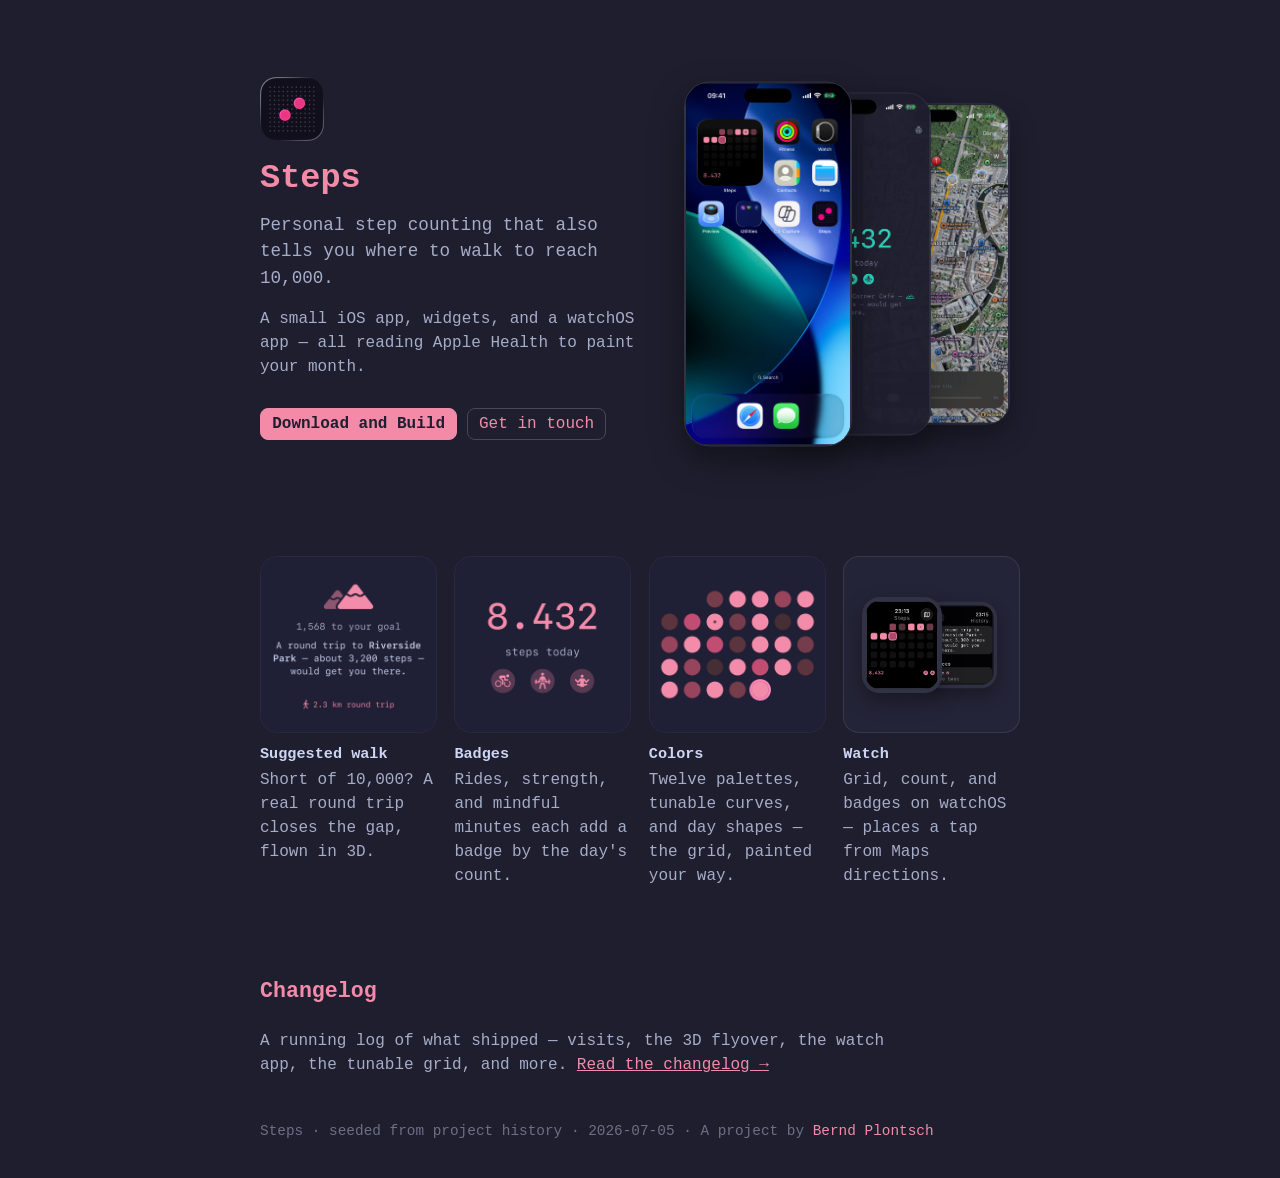
==== docs/blog/index.html @ 6f8de126 "Streamline project page features Co-authored-by: Copilot <223556219+Copilot@users.noreply.github.com" ====
<!DOCTYPE html>
<!--
  project-site-new single-page template. Newest post first in #posts.
  Plain static HTML — any static host serves it. Seeded from real project history.
-->
<html lang="en">
<head>
<meta charset="utf-8">
<meta name="viewport" content="width=device-width, initial-scale=1">
<title>Steps</title>
<link rel="icon" href="img/favicon.ico" sizes="any">
<link rel="icon" href="img/favicon-16.png" type="image/png" sizes="16x16">
<link rel="icon" href="img/favicon-32.png" type="image/png" sizes="32x32">
<link rel="apple-touch-icon" href="img/favicon-180.png">
<link rel="stylesheet" href="style.css">
</head>
<body>
<header class="topbar">
  <div class="topbar-inner">
    <div class="nav-left">
      <a class="blog-title" href="./"><img class="brand-mark" src="img/icon.png" alt="">Steps</a>
    </div>
    <div class="nav-right">
      <a class="action-link" href="https://github.com/berndpl/Steps">Download and Build</a>
      <a class="action-link secondary" href="https://notes.plontsch.de/about/">Get in touch</a>
    </div>
  </div>
</header>

<main id="top">
<header class="hero hero-with-shot">
  <div class="hero-copy">
    <img class="hero-icon" src="img/icon.png" alt="Steps app icon">
    <h1>Steps</h1>
    <p class="tagline">Personal step counting that also tells you where to walk to reach 10,000.</p>
    <p class="short">A small iOS app, widgets, and a watchOS app — all reading Apple Health to paint your month.</p>
    <p class="hero-cta">
      <a class="action-link" href="https://github.com/berndpl/Steps">Download and Build</a>
      <a class="action-link secondary" href="https://notes.plontsch.de/about/">Get in touch</a>
    </p>
  </div>
  <figure class="hero-shot phone-stack" aria-label="Steps app screenshots — tap a screen to bring it to the front">
    <div class="phone is-front"><img src="img/shot-home-widget.png" alt="Home-screen widget: the month as a contribution grid with today's step count, goal progress, and best day" width="680" height="1478"></div>
    <div class="phone is-mid"><img src="img/shot-inapp.png" alt="In-app screen: today's total, activity badges, and a round-trip suggestion" width="680" height="1478"></div>
    <div class="phone is-back"><img src="img/shot-flyover.png" alt="3D map fly-through of a round-trip walk with playback controls" width="680" height="1478"></div>
  </figure>
</header>

<section id="features">
  <div class="feature-grid">
    <article class="feature-card">
      <img class="feature-shot" src="img/feature-walk.png" alt="A round-trip walk suggestion to a real place, with its step and distance cost" width="720" height="720" loading="lazy">
      <h3>Suggested walk</h3>
      <p>Short of 10,000? A real round trip closes the gap, flown in 3D.</p>
    </article>
    <article class="feature-card">
      <img class="feature-shot" src="img/feature-activities.png" alt="Today's step count with cycling, strength, and mindful badges beneath" width="720" height="720" loading="lazy">
      <h3>Badges</h3>
      <p>Rides, strength, and mindful minutes each add a badge by the day's count.</p>
    </article>
    <article class="feature-card">
      <img class="feature-shot" src="img/feature-grid.png" alt="The month as a rose contribution grid, each day a cell, the best day ringed" width="720" height="720" loading="lazy">
      <h3>Colors</h3>
      <p>Twelve palettes, tunable curves, and day shapes — the grid, painted your way.</p>
    </article>
    <article class="feature-card">
      <figure class="feature-shot watch-stack" aria-label="Steps watchOS screens — tap a watch to bring it to the front">
        <div class="watch is-front"><img src="img/watch-app.png" alt="Steps watch app: the month grid with today's step count and cycling and strength badges" width="416" height="496" loading="lazy"></div>
        <div class="watch is-back"><img src="img/watch-history.png" alt="Watch location history: a round-trip walk suggestion above your recent places" width="416" height="496" loading="lazy"></div>
      </figure>
      <h3>Watch</h3>
      <p>Grid, count, and badges on watchOS — places a tap from Maps directions.</p>
    </article>
  </div>
</section>

<section id="posts">
  <h2>Changelog</h2>
  <p class="changelog-cta">A running log of what shipped — visits, the 3D flyover, the watch app, the tunable grid, and more. <a href="changelog.html">Read the changelog →</a></p>
</section>
</main>

<footer>Steps · seeded from project history · 2026-07-05 · A project by <a href="https://notes.plontsch.de/about/">Bernd Plontsch</a></footer>

<script>
document.querySelectorAll('.tab').forEach(function (tab) {
  tab.addEventListener('click', function () {
    document.querySelectorAll('.tab').forEach(function (t) { t.classList.remove('is-active'); });
    document.querySelectorAll('.tab-panel').forEach(function (p) { p.classList.remove('is-active'); });
    tab.classList.add('is-active');
    document.getElementById(tab.dataset.panel).classList.add('is-active');
  });
});

// Cascade: staggered screens shown at once. Tap any screen (or let it autoplay) to bring
// it to the front — the front/mid/back "slots" are just classes the script rotates,
// animated by the CSS transitions. Pauses while the pointer is over it. Reused by the hero
// phone-stack and the watchOS watch-stack; an optional caption element tracks the front.
(function () {
  function initCascade(stack, slots, caption) {
    if (!stack) return;
    var items = [].slice.call(stack.children);
    if (items.length < 2) return;
    var order = items.slice();             // order[0] === the front item
    var timer;
    function render() {
      order.forEach(function (el, i) {
        slots.forEach(function (s) { el.classList.remove(s); });
        el.classList.add(slots[Math.min(i, slots.length - 1)]);
        el.tabIndex = i === 0 ? -1 : 0;    // front isn't focusable (tapping it is a no-op)
      });
      if (caption && order[0].dataset.caption) caption.textContent = order[0].dataset.caption;
    }
    function bringToFront(el) {
      var i = order.indexOf(el);
      if (i <= 0) return;
      order = order.slice(i).concat(order.slice(0, i));   // cyclic rotate so el leads
      render();
    }
    function advance() { order = order.slice(1).concat(order.slice(0, 1)); render(); }
    function restart() { clearInterval(timer); timer = setInterval(advance, 4000); }
    items.forEach(function (el) {
      el.setAttribute('role', 'button');
      el.addEventListener('click', function () { bringToFront(el); restart(); });
      el.addEventListener('keydown', function (e) {
        if (e.key === 'Enter' || e.key === ' ') { e.preventDefault(); bringToFront(el); restart(); }
      });
    });
    stack.addEventListener('mouseenter', function () { clearInterval(timer); });
    stack.addEventListener('mouseleave', restart);
    render(); restart();
  }
  initCascade(document.querySelector('.phone-stack'), ['is-front', 'is-mid', 'is-back']);
  initCascade(document.querySelector('.watch-stack'), ['is-front', 'is-back'],
              document.querySelector('.watch-caption'));
})();

// Reveal-on-scroll topbar: hidden by default, slides in only once the hero (masthead) has
// scrolled off — so there's no header at the top on first view, and no duplicate CTA.
(function () {
  var bar = document.querySelector('.topbar');
  if (!bar) return;
  var hero = document.querySelector('.hero');
  var threshold = function () { return hero ? Math.max(80, hero.offsetHeight - 72) : 120; };
  var onScroll = function () { bar.classList.toggle('is-scrolled', window.scrollY > threshold()); };
  window.addEventListener('scroll', onScroll, { passive: true });
  window.addEventListener('resize', onScroll, { passive: true });
  onScroll();
})();
</script>
</body>
</html>
---- docs/blog/style.css ----
/* blog-new base template — calm single-column notebook (Onsen DNA, generalized).
   The :root token block below is the THEME LAYER. blog-new replaces these values
   with the style picked from the design catalog (style-apply tokens). Structure stays;
   only the tokens change. Neutral defaults shipped so the page renders before theming. */

/* Steps style — Catppuccin Mocha (dark) + rose accent; monospaced SF Mono (system, no webfont). */

:root {
  color-scheme: dark;
  --theme-base: #1e1e2e;
  --theme-mantle: #181825;
  --theme-surface0: #313244;
  --theme-surface1: #45475a;
  --theme-text: #cdd6f4;
  --theme-heading: #ffffff;
  --theme-body-rgb: 205, 214, 244;
  --theme-body-alpha: .82;
  --theme-subtext0: #a6adc8;
  --theme-overlay0: #6c7086;
  --theme-accent: #f38ba8;          /* rose — Catppuccin Mocha, the site fingerprint */
  --theme-hover: #eb6f92;
  --theme-link: #f38ba8;
  --theme-good: #40c463;
  --theme-bad: #c23b32;
  --theme-font: ui-monospace, "SF Mono", SFMono-Regular, Menlo, monospace;
}

* { box-sizing: border-box; margin: 0; padding: 0; }
html { scroll-behavior: smooth; overflow-y: scroll; }
body {
  max-width: 800px;
  margin: 0 auto;
  padding: 20px;
  color: var(--theme-text);
  background: var(--theme-base);
  font: 16px/1.5 var(--theme-font);
  /* SF Mono renders heavy with default subpixel smoothing on dark backgrounds —
     grayscale antialiasing gives the regular weight its intended lighter stroke. */
  -webkit-font-smoothing: antialiased;
  -moz-osx-font-smoothing: grayscale;
}
a { color: var(--theme-link); text-decoration: none; }
a:hover { color: var(--theme-hover); text-decoration: underline; }
main a, article a { text-decoration: underline; }
code, kbd {
  padding: 1px 5px;
  color: var(--theme-text);
  background: var(--theme-mantle);
  border: 1px solid var(--theme-surface0);
  border-radius: 4px;
  font-family: inherit;
  font-size: .92em;
}
p, li, figcaption {
  color: rgba(var(--theme-body-rgb), var(--theme-body-alpha));
  font-weight: 400;
}
p { margin: .75rem 0; }
ul { padding-left: 1.2rem; margin: .65rem 0; }
li { margin: .35rem 0; line-height: 1.5; }
li::marker { color: var(--theme-overlay0); }
b, strong { color: var(--theme-text); font-weight: 700; }
em { color: var(--theme-subtext0); }
h1, h2, h3, h4 {
  color: var(--theme-heading);
  font-size: 1rem;
  font-weight: 400;
  line-height: 1.4;
}

/* Topbar: hidden by default; slides down into view only once the hero (masthead) has
   scrolled off. Fixed / out of flow, so the hero sits flush at the top with no header gap.
   The tail script toggles .is-scrolled once you scroll past the hero. */
.topbar {
  position: fixed;
  top: 0; left: 0; right: 0;
  z-index: 20;
  border-bottom: 1px solid transparent;
  background: color-mix(in srgb, var(--theme-base) 88%, transparent);
  backdrop-filter: saturate(140%) blur(10px);
  opacity: 0;
  transform: translateY(-100%);
  pointer-events: none;
  transition: opacity .25s ease, transform .3s ease, border-color .25s ease;
}
.topbar.is-scrolled {
  opacity: 1;
  transform: none;
  pointer-events: auto;
  border-bottom-color: var(--theme-surface0);
}
.topbar-inner {
  max-width: 800px;
  margin: 0 auto;
  padding: .7rem 20px;
  display: flex;
  align-items: center;
  justify-content: space-between;
  gap: 1rem;
}
.nav-left, .nav-right, nav {
  display: flex;
  flex-wrap: wrap;
  gap: 1rem;
  align-items: center;
}
.blog-title {
  display: inline-flex;
  gap: .55rem;
  align-items: center;
  color: var(--theme-text);
  font-size: 1.1rem;
  font-weight: 700;
  line-height: 1;
}
.brand-mark {
  width: 1.4rem;
  height: 1.4rem;
  flex: 0 0 auto;
  display: block;
}
nav a { color: rgba(var(--theme-body-rgb), .6); font-size: 1rem; line-height: 1; }
nav a.active { color: var(--theme-text); text-decoration: none; }

/* Primary action button — Play / Try / Download / Download and Build (label per project type) */
.action-link {
  display: inline-flex;
  align-items: center;
  min-height: 1.8rem;
  padding: .18rem .7rem;
  color: var(--theme-base);
  background: var(--theme-accent);
  border: 1px solid var(--theme-accent);
  border-radius: 8px;
  font-size: 1rem;
  font-weight: 700;
  text-decoration: none;
}
.action-link:hover { color: var(--theme-base); text-decoration: none; filter: brightness(.95); }

/* Secondary action button — quieter outline variant (e.g. "Get in touch") */
.action-link.secondary {
  color: var(--theme-accent);
  background: transparent;
  border: 1px solid var(--theme-surface1);
  font-weight: 400;
}
.action-link.secondary:hover {
  color: var(--theme-hover);
  background: var(--theme-mantle);
  filter: none;
}

/* Hero: strong teaser title + short description (+ optional shot) — the product intro */
.hero {
  padding: 3.5rem 0 4.5rem;
}
.hero-with-shot {
  display: grid;
  grid-template-columns: minmax(0, 1fr) minmax(15rem, 21rem);
  gap: 2.5rem;
  align-items: center;
}
.hero-copy { min-width: 0; }
.hero h1 { margin-top: .9rem; color: var(--theme-accent); font-size: 2.1rem; font-weight: 700; }
/* icon.png is a glass render from Icon Composer (ictool) with the iOS squircle + transparent
   corners baked in — so no CSS border-radius (that would clip the glass edge). */
.hero-icon { width: 4rem; height: 4rem; display: block; }
.tagline { margin-top: .6rem; color: var(--theme-subtext0); font-size: 1.1rem; }
.short { max-width: 38rem; margin-top: 1rem; color: var(--theme-subtext0); font-size: 1rem; line-height: 1.5; }
.hero-cta { display: flex; flex-wrap: wrap; gap: .6rem; margin-top: 1.8rem; }
/* Optional: primary action + a small caption beneath it (.cta-primary wraps both). */
.cta-primary { display: inline-flex; flex-direction: column; align-items: flex-start; gap: .4rem; }
.cta-note { color: var(--theme-overlay0); font-size: .8rem; padding-left: .5rem; }

/* Hero shot — a single borderless screenshot, OR a dot-paginated carousel of
   product states. Add 2+ <img class="shot"> and the dots auto-generate (see JS). */
.hero-shot { width: 100%; margin: 0; }
.hero-shot > img {            /* single-shot variant */
  width: 100%;
  display: block;
  border: 0;
  border-radius: 8px;
}
.shots {                      /* carousel variant — crossfaded slides in a fixed frame */
  position: relative;
  width: 100%;
  aspect-ratio: 680 / 1478;   /* real iPhone screenshot ratio — no stretch */
  border-radius: 22px;
  overflow: hidden;
  background: var(--theme-mantle);
  border: 1px solid var(--theme-surface0);
}
.shot {
  position: absolute;
  inset: 0;
  width: 100%;
  height: 100%;
  display: block;
  object-fit: cover;
  border: 0;
  border-radius: 22px;
  opacity: 0;
  transition: opacity .4s ease;
}
.shot.is-active { opacity: 1; }
.dots { display: flex; justify-content: center; gap: .5rem; margin-top: .9rem; }
.dot {
  width: 7px; height: 7px; padding: 0; border: 0; border-radius: 50%;
  background: var(--theme-surface1); cursor: pointer;
  transition: background .15s ease, transform .15s ease;
}
.dot:hover { background: var(--theme-overlay0); }
.dot.is-active { background: var(--theme-accent); transform: scale(1.15); }
/* Thumbnail-nav variant (.thumbs) — labelled image buttons that double as the picker.
   For portrait phone shots we sit them as a filmstrip below the frame and show the whole
   phone (object-fit: contain) so each state stays distinguishable. They sit in front of
   .shots (z-index) so taps land on the thumbnails. */
.thumbs {
  position: static; margin-top: 1.4rem;
  display: flex; justify-content: center; gap: .6rem; z-index: 2;
}
.hero-shot { position: relative; }
.shots { z-index: 1; }
.thumb {
  width: 42px; aspect-ratio: 680 / 1478; padding: 0; border: 0; border-radius: 8px;
  background: var(--theme-mantle); cursor: pointer; overflow: hidden; opacity: .5;
  box-shadow: 0 2px 8px rgba(0, 0, 0, .12); transition: opacity .15s ease;
}
.thumb img { display: block; width: 100%; height: 100%; object-fit: contain; border-radius: inherit; }
.thumb:hover { opacity: .8; }
.thumb.is-active { opacity: 1; box-shadow: 0 0 0 2px var(--theme-accent); }

/* Staggered phone cascade — three portrait screenshots shown at once as a stepped
   diagonal. The front phone is lower-left and fully visible; the others recede up-right,
   slightly scaled and dimmed for depth. Slots (front/mid/back) are just classes the
   script rotates, so any screen can take the front by tap or autoplay. Everything is
   sized in % so it scales with the column. */
.phone-stack {
  position: relative;
  width: 100%;
  aspect-ratio: 1 / 1.12;   /* group box sized to the (vertically centered) front phone */
}
.phone {
  position: absolute;
  width: 50%;
  aspect-ratio: 680 / 1478;   /* the screenshots' real ratio */
  /* iPhone Pro screen corner radius ≈ 62pt on a 402pt-wide display ⇒ ~15.4% of width.
     The paired vertical value (15.4% × 680/1478) keeps the corner a true circle, not an
     ellipse — so the clip matches the real device screen the screenshots came from. */
  border-radius: 15.4% / 7.1%;
  overflow: hidden;
  background: var(--theme-mantle);
  border: 1px solid var(--theme-surface0);
  box-shadow: 0 14px 34px rgba(0, 0, 0, .38);
  cursor: pointer;
  transition: left .5s cubic-bezier(.4, 0, .2, 1), top .5s cubic-bezier(.4, 0, .2, 1),
              transform .5s cubic-bezier(.4, 0, .2, 1), opacity .5s ease, box-shadow .3s ease;
}
.phone img { display: block; width: 100%; height: 100%; object-fit: cover; }
.phone:focus-visible { outline: 2px solid var(--theme-accent); outline-offset: 4px; }
/* Slots the script rotates (tap / autoplay). All share one vertical center (top:50% +
   translateY(-50%)) so the screens fan horizontally while staying vertically centered;
   they only recede right + scale/dim for depth. No-JS fallback: initial classes render a
   valid static cascade. */
.phone.is-front { left: 0;   top: 50%; transform: translateY(-50%) scale(1);   opacity: 1;   z-index: 3; }
.phone.is-mid   { left: 25%; top: 50%; transform: translateY(-50%) scale(.94); opacity: .97; z-index: 2; }
.phone.is-back  { left: 50%; top: 50%; transform: translateY(-50%) scale(.88); opacity: .9;  z-index: 1; }
.phone.is-front:hover { box-shadow: 0 18px 42px rgba(0, 0, 0, .46); }
@media (prefers-reduced-motion: reduce) { .phone { transition: none; } }
.kicker, .date, .tag, .badge { color: var(--theme-overlay0); font-size: .9rem; }

/* ── Optional product-highlights components ───────────────────────────────────
   Reusable building blocks for a product section that VARIES PER PRODUCT — use
   what fits (a plain feature list, tabs, or a step "chain"), or omit entirely.
   Icons are inline Lucide (ISC) <svg><use href="#i-name"> tinted via currentColor
   (see the sprite + SKILL.md); never SF Symbols, never hot-linked. */

/* Tabs (e.g. Features | Presets) */
.tabs { display: flex; gap: .25rem; margin: 0 0 1.4rem; border-bottom: 1px solid var(--theme-surface0); }
.tab {
  appearance: none; background: none; border: 0; border-bottom: 2px solid transparent;
  margin-bottom: -1px; padding: .45rem .7rem; font: inherit; font-weight: 600;
  color: var(--theme-subtext0); cursor: pointer;
}
.tab:hover { color: var(--theme-text); }
.tab.is-active { color: var(--theme-accent); border-bottom-color: var(--theme-accent); }
.tab-panel { display: none; }
.tab-panel.is-active { display: block; }

/* Engaging feature list — icon badge + title + paragraph */
.feature-list { list-style: none; margin: 0; padding: 0; display: grid; gap: 1.7rem; max-width: 46rem; }
.feature-list li { display: flex; align-items: flex-start; gap: 1.1rem; }
.feature-ico {
  flex: 0 0 auto; width: 2.5rem; height: 2.5rem; display: grid; place-items: center;
  border-radius: 11px; background: var(--theme-mantle);
}
.feature-ico .sym { width: 1.3rem; height: 1.3rem; color: var(--theme-accent); }
.feature-list h3 { margin: .25rem 0 .4rem; color: var(--theme-text); font-size: 1.05rem; font-weight: 700; }
.feature-list p { margin: 0; max-width: 40rem; color: var(--theme-subtext0); }

/* Feature cards — a square, real-view shot per feature above its copy. Adaptive grid:
   four across on desktop (smaller tiles), two per row on medium, one when narrow. */
.feature-grid { display: grid; grid-template-columns: repeat(4, 1fr); gap: 1.1rem; }
.feature-card { margin: 0; }
.feature-shot {
  display: block; width: 100%; height: auto; aspect-ratio: 1 / 1;
  border-radius: 16px; background: var(--theme-base);
}
.feature-card h3 {
  margin: .8rem 0 .3rem; color: var(--theme-text); font-size: .95rem; font-weight: 700;
  line-height: 1.15;
}
.feature-card p { margin: 0; color: var(--theme-subtext0); font-size: 1rem; line-height: 1.5; }
/* The watch tile reuses the on-wrist cascade, inset inside the same square card as the
   other shots (lighter shadow so the base card stays visible around the watches). */
.feature-card .watch-stack {
  width: 100%; max-width: none; margin: 0; aspect-ratio: 1 / 1;
  background: #242438; border: 1.5px solid rgba(69, 71, 90, .6); border-radius: 16px;
}
.feature-card .watch { width: 46%; box-shadow: 0 8px 20px rgba(0, 0, 0, .35); }
.feature-card .watch.is-front { left: 10%; }
.feature-card .watch.is-back  { left: 44%; }
@media (max-width: 760px) { .feature-grid { grid-template-columns: repeat(2, 1fr); gap: 1.4rem; } }
@media (max-width: 440px) { .feature-grid { grid-template-columns: 1fr; max-width: 22rem; } }

/* Watch section — watchOS captures as a tap / auto-cycling cascade (mirrors the
   hero phone-stack): two rounded watch screens fanned horizontally but sharing one
   vertical center; any screen takes the front by tap or autoplay. */
.watch-stack {
  position: relative; width: 100%; max-width: 20rem; margin: 0;
  aspect-ratio: 1 / 0.82;
}
.watch {
  position: absolute; width: 66%; aspect-ratio: 416 / 496;
  /* ~20% of width keeps the Apple Watch screen corner; paired y-radius (×416/496)
     keeps the corner a true circle rather than an ellipse. */
  border-radius: 22% / 18.5%;
  overflow: hidden; background: #000;
  border: 4px solid var(--theme-surface0);
  box-shadow: 0 14px 34px rgba(0, 0, 0, .45);
  cursor: pointer;
  transition: left .5s cubic-bezier(.4, 0, .2, 1), top .5s cubic-bezier(.4, 0, .2, 1),
              transform .5s cubic-bezier(.4, 0, .2, 1), opacity .5s ease, box-shadow .3s ease;
}
.watch img { display: block; width: 100%; height: 100%; object-fit: cover; }
.watch:focus-visible { outline: 2px solid var(--theme-accent); outline-offset: 4px; }
.watch.is-front { left: 0;   top: 50%; transform: translateY(-50%) scale(1);   opacity: 1;  z-index: 3; }
.watch.is-back  { left: 34%; top: 50%; transform: translateY(-50%) scale(.9);  opacity: .9; z-index: 1; }
.watch.is-front:hover { box-shadow: 0 18px 42px rgba(0, 0, 0, .5); }
@media (prefers-reduced-motion: reduce) { .watch { transition: none; } }
.watch-caption { margin: 1rem 0 0; color: var(--theme-subtext0); font-size: .9rem; }
@media (max-width: 720px) { .watch-stack { max-width: 15rem; } }
.section-lead { max-width: 40rem; margin: 0 0 1.6rem; color: var(--theme-subtext0); }

/* Inline Lucide icons (ISC), tinted via currentColor */
.sym {
  display: inline-block; width: 1em; height: 1em; flex: 0 0 auto; vertical-align: -.12em;
  color: var(--theme-subtext0); fill: none; stroke: currentColor; stroke-width: 2;
  stroke-linecap: round; stroke-linejoin: round;
}

/* Cards with a visual step "chain" (e.g. a processing pipeline) */
.cards { display: grid; grid-template-columns: repeat(auto-fit, minmax(18rem, 1fr)); gap: 1.1rem; }
.card-item { padding: 1.1rem 1.2rem; background: var(--theme-mantle); border-radius: 10px; }
.card-item h3 { display: flex; align-items: center; gap: .45rem; margin: 0; color: var(--theme-text); font-size: 1.05rem; font-weight: 700; }
.card-item h3 .sym { width: 1.15em; height: 1.15em; }
.card-item .sym { color: var(--theme-accent); }
.chain {
  display: flex; flex-wrap: nowrap; align-items: center; gap: .3rem;
  margin: .9rem 0 .75rem; overflow-x: auto; scrollbar-width: none;
}
.chain::-webkit-scrollbar { display: none; }
.chain.can-scroll-right {     /* right-edge fade when steps overflow (toggled by JS) */
  -webkit-mask: linear-gradient(to right, #000 calc(100% - 34px), transparent);
  mask: linear-gradient(to right, #000 calc(100% - 34px), transparent);
}
.node {
  display: inline-flex; align-items: center; gap: .34rem; padding: .34rem .6rem;
  border: 1px solid var(--theme-surface0); background: var(--theme-base);
  color: var(--theme-text); font: inherit; font-size: .85rem; white-space: nowrap;
  cursor: pointer; border-radius: 7px; transition: border-color .12s ease, background .12s ease;
}
.node:hover { color: var(--theme-heading); border-color: var(--theme-overlay0); background: var(--theme-mantle); }
.node.active { font-weight: 700; border-color: var(--theme-overlay0); background: var(--theme-mantle); }
.node .sym { width: .95em; height: .95em; }
.arrow { flex: 0 0 auto; color: var(--theme-overlay0); font-size: .85rem; }
.step-detail { margin: 0; min-height: 2.7em; color: var(--theme-subtext0); font-size: .9rem; }
/* ─────────────────────────────────────────────────────────────────────────── */

/* Posts */
section { padding: 2rem 0; }
section#posts { padding-top: 3.5rem; }
section#posts article.entry:first-of-type { padding-top: .4rem; }
section > h2 { margin-bottom: 1.4rem; color: var(--theme-accent); font-size: 1.35rem; font-weight: 700; }
article.entry { padding: 2.2rem 0; border-bottom: 1px solid var(--theme-surface0); }
article.entry:last-child { border-bottom: 0; }
article.entry h3 { margin: .25rem 0 .8rem; color: var(--theme-text); font-weight: 700; }
article.entry .decisions { margin: 1.25rem 0; }

/* Decided for / against cards */
.decisions, .grid2 {
  display: grid;
  grid-template-columns: repeat(2, minmax(0, 1fr));
  gap: 2rem;
  margin-top: 1rem;
}
.decisions > div + div, .grid2 > div + div {
  padding-left: 2rem;
}
.card h3 { margin-bottom: .65rem; }
.card { background: transparent; border: 0; padding: 0 !important; }
.for li::marker { content: "+  "; color: var(--theme-good); }
.against li::marker { content: "-  "; color: var(--theme-bad); }

/* Figures */
figure { width: 80%; margin: 1.25rem auto; }
figure img {
  width: 100%;
  display: block;
  border: 1px solid var(--theme-surface0);
  border-radius: 8px;
}
figcaption { margin-top: .5rem; color: var(--theme-overlay0); font-size: .9rem; text-align: center; }

/* Optional Thank-you colophon — compact, footer-sized credits above the footer.
   Sits flush against the footer (no bottom padding), so the credit + license read as one block. */
.colophon { border-bottom: 0; padding-top: 3rem; padding-bottom: 0; }
.colophon > h2 {
  display: flex; align-items: center; gap: .45rem; margin-bottom: .5rem;
  color: var(--theme-accent); font-size: 1rem; font-weight: 700;
}
.colophon > h2 .sym { color: var(--theme-accent); width: 1em; height: 1em; }
.thanks-intro { margin: 0; max-width: 46rem; color: var(--theme-subtext0); font-size: .9rem; }

footer { padding: .75rem 0 1rem; color: var(--theme-overlay0); font-size: .9rem; text-align: left; }

@media (max-width: 720px) {
  body { padding: 16px; }
  .topbar-inner { align-items: flex-start; padding: .7rem 16px; }
  .hero { padding: 2.5rem 0 1.5rem; }
  .hero-with-shot { grid-template-columns: 1fr; gap: 1.75rem; }
  .hero-shot { max-width: 18rem; margin: 0 auto; }
  .decisions, .grid2 { grid-template-columns: 1fr; }
  .decisions > div + div, .grid2 > div + div {
    padding-left: 0; padding-top: 1rem;
  }
  figure { width: 100%; }
}

/* ── Changelog: homepage pointer + dedicated tight changelog page ──────────── */
.changelog-cta { max-width: 40rem; margin: 0; color: var(--theme-subtext0); }

/* Simple always-visible page nav (used on subpages like changelog.html) */
.page-nav {
  display: flex; justify-content: space-between; align-items: center; gap: 1rem;
  padding: .2rem 0 1.4rem; margin-bottom: 2rem;
  border-bottom: 1px solid var(--theme-surface0);
}
.back-link { color: var(--theme-subtext0); }
.back-link:hover { color: var(--theme-hover); }

.changelog-page > h1 { margin: 0 0 .4rem; color: var(--theme-accent); font-size: 1.6rem; font-weight: 700; }
.changelog-page > .lead { max-width: 40rem; margin: 0 0 1.6rem; color: var(--theme-subtext0); }

/* Tight index — one dense line per entry: date · title · category */
.log { list-style: none; margin: 1.4rem 0; padding: 0; }
.log li { margin: 0; }
.log-row {
  display: flex; flex-wrap: wrap; align-items: baseline; gap: .3rem .9rem;
  padding: .55rem 0; border-bottom: 1px solid var(--theme-surface0);
  color: var(--theme-text); text-decoration: none;
}
.log-row:hover { text-decoration: none; }
.log-row:hover .log-title { color: var(--theme-hover); text-decoration: underline; }
.log-date { flex: 0 0 auto; color: var(--theme-overlay0); font-size: .82rem; white-space: nowrap; }
.log-title { flex: 1 1 60%; min-width: 12rem; color: var(--theme-link); }
.log-cat { flex: 0 0 auto; margin-left: auto; color: var(--theme-overlay0); font-size: .8rem; white-space: nowrap; }

.log-sep { border: 0; border-top: 1px solid var(--theme-surface0); margin: 2.2rem 0 .5rem; }
.entries article.entry { scroll-margin-top: 1.5rem; }
.entries article.entry:first-child { padding-top: 1.5rem; }
.log-top { margin: 2rem 0 0; color: var(--theme-overlay0); font-size: .9rem; }

@media (max-width: 720px) {
  .log-title { min-width: 100%; order: 2; }
  .log-date { order: 1; }
  .log-cat { order: 1; }
}
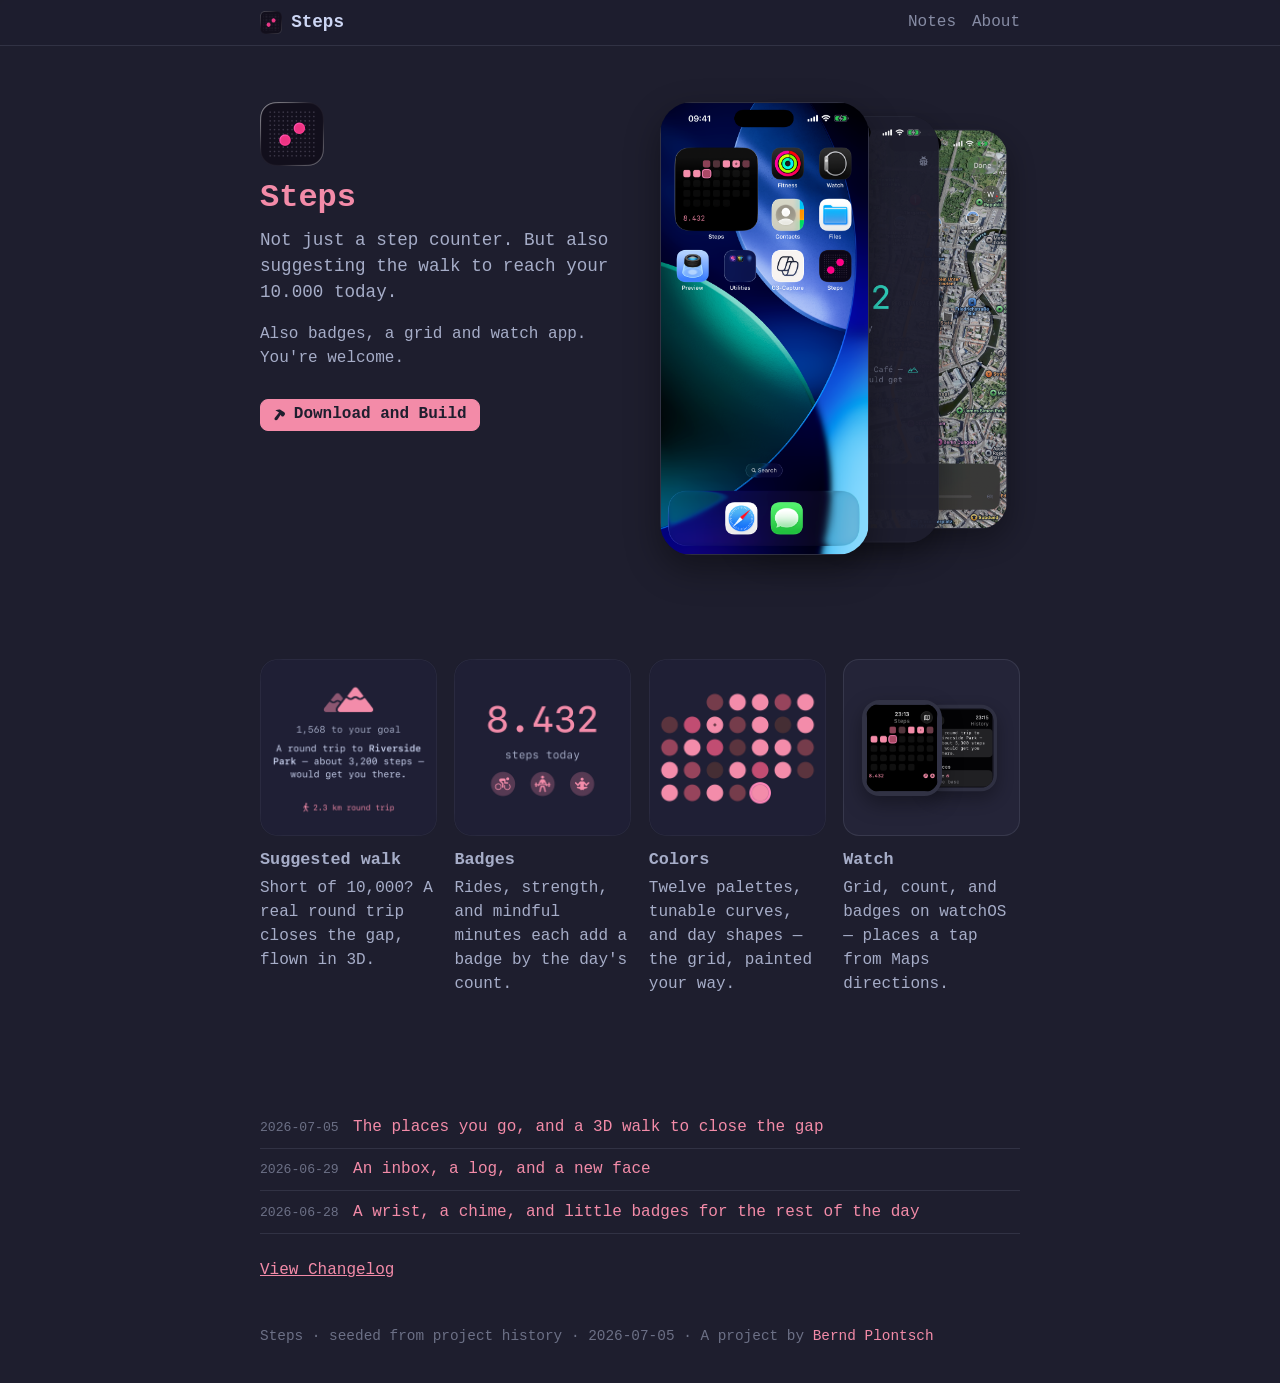
==== commit 9dcfef3a: "▲ Streamline project page and add project design doc" ====
--- a/docs/blog/index.html
+++ b/docs/blog/index.html
@@ -15,28 +15,31 @@
 <link rel="stylesheet" href="style.css">
 </head>
 <body>
+<!-- Shared family header: source of truth is project-site-family/data/components/site-header.* -->
+<a class="skip-link" href="#top">Skip to content</a>
 <header class="topbar">
   <div class="topbar-inner">
     <div class="nav-left">
-      <a class="blog-title" href="./"><img class="brand-mark" src="img/icon.png" alt="">Steps</a>
+      <a class="blog-title" href="./"><img class="brand-mark" src="img/icon.png" alt="" width="256" height="256">Steps</a>
     </div>
     <div class="nav-right">
-      <a class="action-link" href="https://github.com/berndpl/Steps">Download and Build</a>
-      <a class="action-link secondary" href="https://notes.plontsch.de/about/">Get in touch</a>
+      <nav class="site-nav" aria-label="Bernd Plontsch">
+        <a href="https://notes.plontsch.de/">Notes</a>
+        <a href="https://notes.plontsch.de/about/">About</a>
+      </nav>
     </div>
   </div>
 </header>
 
-<main id="top">
+<main id="top" tabindex="-1">
 <header class="hero hero-with-shot">
   <div class="hero-copy">
-    <img class="hero-icon" src="img/icon.png" alt="Steps app icon">
+    <img class="hero-icon" src="img/icon.png" alt="" width="256" height="256">
     <h1>Steps</h1>
-    <p class="tagline">Personal step counting that also tells you where to walk to reach 10,000.</p>
-    <p class="short">A small iOS app, widgets, and a watchOS app — all reading Apple Health to paint your month.</p>
+    <p class="tagline">Not just a step counter. But also suggesting the walk to reach your 10.000 today.</p>
+    <p class="short">Also badges, a grid and watch app. You're welcome.</p>
     <p class="hero-cta">
-      <a class="action-link" href="https://github.com/berndpl/Steps">Download and Build</a>
-      <a class="action-link secondary" href="https://notes.plontsch.de/about/">Get in touch</a>
+      <a class="action-link" href="https://github.com/berndpl/Steps"><span class="action-hammer" aria-hidden="true"></span>Download and Build</a>
     </p>
   </div>
   <figure class="hero-shot phone-stack" aria-label="Steps app screenshots — tap a screen to bring it to the front">
@@ -46,7 +49,7 @@
   </figure>
 </header>
 
-<section id="features">
+<section id="features" aria-label="Features">
   <div class="feature-grid">
     <article class="feature-card">
       <img class="feature-shot" src="img/feature-walk.png" alt="A round-trip walk suggestion to a real place, with its step and distance cost" width="720" height="720" loading="lazy">
@@ -74,28 +77,23 @@
   </div>
 </section>
 
-<section id="posts">
-  <h2>Changelog</h2>
-  <p class="changelog-cta">A running log of what shipped — visits, the 3D flyover, the watch app, the tunable grid, and more. <a href="changelog.html">Read the changelog →</a></p>
+<section id="posts" aria-label="Recent changes">
+  <ol class="log" aria-label="Recent changes">
+    <li><a class="log-row" href="changelog.html#e-visits-flyover"><span class="log-date">2026-07-05</span><span class="log-title">The places you go, and a 3D walk to close the gap</span></a></li>
+    <li><a class="log-row" href="changelog.html#e-inbox-icon"><span class="log-date">2026-06-29</span><span class="log-title">An inbox, a log, and a new face</span></a></li>
+    <li><a class="log-row" href="changelog.html#e-watch"><span class="log-date">2026-06-28</span><span class="log-title">A wrist, a chime, and little badges for the rest of the day</span></a></li>
+  </ol>
+  <p class="changelog-cta"><a href="changelog.html">View Changelog</a></p>
 </section>
 </main>
 
 <footer>Steps · seeded from project history · 2026-07-05 · A project by <a href="https://notes.plontsch.de/about/">Bernd Plontsch</a></footer>
 
 <script>
-document.querySelectorAll('.tab').forEach(function (tab) {
-  tab.addEventListener('click', function () {
-    document.querySelectorAll('.tab').forEach(function (t) { t.classList.remove('is-active'); });
-    document.querySelectorAll('.tab-panel').forEach(function (p) { p.classList.remove('is-active'); });
-    tab.classList.add('is-active');
-    document.getElementById(tab.dataset.panel).classList.add('is-active');
-  });
-});
+var prefersReducedMotion = window.matchMedia &&
+  window.matchMedia('(prefers-reduced-motion: reduce)').matches;
 
-// Cascade: staggered screens shown at once. Tap any screen (or let it autoplay) to bring
-// it to the front — the front/mid/back "slots" are just classes the script rotates,
-// animated by the CSS transitions. Pauses while the pointer is over it. Reused by the hero
-// phone-stack and the watchOS watch-stack; an optional caption element tracks the front.
+// Shared cascade behavior for the project-owned phone and watch compositions.
 (function () {
   function initCascade(stack, slots, caption) {
     if (!stack) return;
@@ -107,7 +105,9 @@
       order.forEach(function (el, i) {
         slots.forEach(function (s) { el.classList.remove(s); });
         el.classList.add(slots[Math.min(i, slots.length - 1)]);
-        el.tabIndex = i === 0 ? -1 : 0;    // front isn't focusable (tapping it is a no-op)
+        el.tabIndex = i === 0 ? -1 : 0;
+        el.setAttribute('aria-current', i === 0 ? 'true' : 'false');
+        el.setAttribute('aria-disabled', i === 0 ? 'true' : 'false');
       });
       if (caption && order[0].dataset.caption) caption.textContent = order[0].dataset.caption;
     }
@@ -118,7 +118,11 @@
       render();
     }
     function advance() { order = order.slice(1).concat(order.slice(0, 1)); render(); }
-    function restart() { clearInterval(timer); timer = setInterval(advance, 4000); }
+    function stop() { clearInterval(timer); }
+    function restart() {
+      stop();
+      if (!prefersReducedMotion && !document.hidden) timer = setInterval(advance, 4000);
+    }
     items.forEach(function (el) {
       el.setAttribute('role', 'button');
       el.addEventListener('click', function () { bringToFront(el); restart(); });
@@ -126,27 +130,21 @@
         if (e.key === 'Enter' || e.key === ' ') { e.preventDefault(); bringToFront(el); restart(); }
       });
     });
-    stack.addEventListener('mouseenter', function () { clearInterval(timer); });
+    stack.addEventListener('mouseenter', stop);
     stack.addEventListener('mouseleave', restart);
+    stack.addEventListener('focusin', stop);
+    stack.addEventListener('focusout', function (event) {
+      if (!stack.contains(event.relatedTarget)) restart();
+    });
+    document.addEventListener('visibilitychange', function () {
+      if (document.hidden) stop(); else restart();
+    });
     render(); restart();
   }
   initCascade(document.querySelector('.phone-stack'), ['is-front', 'is-mid', 'is-back']);
   initCascade(document.querySelector('.watch-stack'), ['is-front', 'is-back'],
               document.querySelector('.watch-caption'));
 })();
-
-// Reveal-on-scroll topbar: hidden by default, slides in only once the hero (masthead) has
-// scrolled off — so there's no header at the top on first view, and no duplicate CTA.
-(function () {
-  var bar = document.querySelector('.topbar');
-  if (!bar) return;
-  var hero = document.querySelector('.hero');
-  var threshold = function () { return hero ? Math.max(80, hero.offsetHeight - 72) : 120; };
-  var onScroll = function () { bar.classList.toggle('is-scrolled', window.scrollY > threshold()); };
-  window.addEventListener('scroll', onScroll, { passive: true });
-  window.addEventListener('resize', onScroll, { passive: true });
-  onScroll();
-})();
 </script>
 </body>
 </html>
--- a/docs/blog/style.css
+++ b/docs/blog/style.css
@@ -23,6 +23,26 @@
   --theme-good: #40c463;
   --theme-bad: #c23b32;
   --theme-font: ui-monospace, "SF Mono", SFMono-Regular, Menlo, monospace;
+  --project-app-name-size: 2rem;
+}
+
+/* FAMILY METRICS — fixed across every Project page. */
+:root {
+  --family-brand-icon-size: 1.4rem;
+  --family-hero-icon-size: 4rem;
+  --family-feature-icon-size: 2.5rem;
+  --family-feature-glyph-size: 1.3rem;
+  --family-brand-title-size: 1.1rem;
+  --family-hero-title-size: 2.1rem;
+  --family-section-title-size: 1.35rem;
+  --family-component-title-size: 1.05rem;
+  --family-page-title-size: 1.6rem;
+  --family-action-height: 2rem;
+  --family-action-padding-y: .25rem;
+  --family-action-padding-x: .75rem;
+  --family-action-font-size: 1rem;
+  --family-action-radius: 8px;
+  --family-changelog-top-space: 3.5rem;
 }
 
 * { box-sizing: border-box; margin: 0; padding: 0; }
@@ -30,7 +50,7 @@
 body {
   max-width: 800px;
   margin: 0 auto;
-  padding: 20px;
+  padding: 0 20px 20px;
   color: var(--theme-text);
   background: var(--theme-base);
   font: 16px/1.5 var(--theme-font);
@@ -39,9 +59,40 @@
   -webkit-font-smoothing: antialiased;
   -moz-osx-font-smoothing: grayscale;
 }
+
+@media (prefers-reduced-motion: reduce) {
+  html { scroll-behavior: auto; }
+  .shot, .dot, .thumb, .phone, .watch, .node {
+    transition: none;
+  }
+}
 a { color: var(--theme-link); text-decoration: none; }
 a:hover { color: var(--theme-hover); text-decoration: underline; }
+:focus-visible {
+  outline: 2px solid var(--theme-accent);
+  outline-offset: 3px;
+}
 main a, article a { text-decoration: underline; }
+.visually-hidden {
+  position: absolute !important;
+  width: 1px; height: 1px;
+  padding: 0; margin: -1px;
+  overflow: hidden; clip: rect(0 0 0 0);
+  white-space: nowrap; border: 0;
+}
+.skip-link {
+  position: fixed;
+  top: .7rem;
+  left: .7rem;
+  z-index: 100;
+  padding: .5rem .75rem;
+  color: var(--theme-base);
+  background: var(--theme-accent);
+  border-radius: 7px;
+  font-weight: 700;
+  transform: translateY(-180%);
+}
+.skip-link:focus { transform: none; }
 code, kbd {
   padding: 1px 5px;
   color: var(--theme-text);
@@ -68,26 +119,18 @@
   line-height: 1.4;
 }
 
-/* Topbar: hidden by default; slides down into view only once the hero (masthead) has
-   scrolled off. Fixed / out of flow, so the hero sits flush at the top with no header gap.
-   The tail script toggles .is-scrolled once you scroll past the hero. */
+/* Global header: app identity + the fixed Notes / About navigation on every Website page. */
 .topbar {
-  position: fixed;
-  top: 0; left: 0; right: 0;
+  position: sticky;
+  top: 0;
   z-index: 20;
-  border-bottom: 1px solid transparent;
+  margin-right: calc(50% - 50vw);
+  margin-left: calc(50% - 50vw);
+  border-bottom: 1px solid var(--theme-surface0);
+  background: var(--theme-base);
   background: color-mix(in srgb, var(--theme-base) 88%, transparent);
+  -webkit-backdrop-filter: saturate(140%) blur(10px);
   backdrop-filter: saturate(140%) blur(10px);
-  opacity: 0;
-  transform: translateY(-100%);
-  pointer-events: none;
-  transition: opacity .25s ease, transform .3s ease, border-color .25s ease;
-}
-.topbar.is-scrolled {
-  opacity: 1;
-  transform: none;
-  pointer-events: auto;
-  border-bottom-color: var(--theme-surface0);
 }
 .topbar-inner {
   max-width: 800px;
@@ -98,47 +141,66 @@
   justify-content: space-between;
   gap: 1rem;
 }
-.nav-left, .nav-right, nav {
+.nav-left, .nav-right, .site-nav {
   display: flex;
   flex-wrap: wrap;
   gap: 1rem;
   align-items: center;
 }
+.nav-right { margin-left: auto; }
 .blog-title {
   display: inline-flex;
   gap: .55rem;
   align-items: center;
   color: var(--theme-text);
-  font-size: 1.1rem;
+  font-size: var(--family-brand-title-size);
   font-weight: 700;
   line-height: 1;
 }
 .brand-mark {
-  width: 1.4rem;
-  height: 1.4rem;
+  width: var(--family-brand-icon-size);
+  height: var(--family-brand-icon-size);
   flex: 0 0 auto;
   display: block;
-}
-nav a { color: rgba(var(--theme-body-rgb), .6); font-size: 1rem; line-height: 1; }
-nav a.active { color: var(--theme-text); text-decoration: none; }
+  object-fit: contain;
+}
+.site-nav a {
+  color: rgba(var(--theme-body-rgb), .6);
+  font-size: 1rem;
+  font-weight: 400;
+  line-height: 1;
+}
+.site-nav a:hover { color: var(--theme-hover); }
+.site-nav a[aria-current="page"] { color: var(--theme-text); text-decoration: none; }
 
 /* Primary action button — Play / Try / Download / Download and Build (label per project type) */
 .action-link {
   display: inline-flex;
   align-items: center;
-  min-height: 1.8rem;
-  padding: .18rem .7rem;
+  justify-content: center;
+  gap: .4rem;
+  min-height: var(--family-action-height);
+  padding: var(--family-action-padding-y) var(--family-action-padding-x);
   color: var(--theme-base);
   background: var(--theme-accent);
   border: 1px solid var(--theme-accent);
-  border-radius: 8px;
-  font-size: 1rem;
-  font-weight: 700;
+  border-radius: var(--family-action-radius);
+  font-size: var(--family-action-font-size);
+  font-weight: 700;
+  line-height: 1.2;
   text-decoration: none;
 }
 .action-link:hover { color: var(--theme-base); text-decoration: none; filter: brightness(.95); }
-
-/* Secondary action button — quieter outline variant (e.g. "Get in touch") */
+.action-hammer {
+  width: .9em;
+  height: .9em;
+  flex: 0 0 auto;
+  background: currentColor;
+  -webkit-mask: url("img/hammer.svg") center / contain no-repeat;
+  mask: url("img/hammer.svg") center / contain no-repeat;
+}
+
+/* Secondary product action — quieter outline variant (e.g. "View source") */
 .action-link.secondary {
   color: var(--theme-accent);
   background: transparent;
@@ -157,15 +219,25 @@
 }
 .hero-with-shot {
   display: grid;
-  grid-template-columns: minmax(0, 1fr) minmax(15rem, 21rem);
+  grid-template-columns: repeat(2, minmax(0, 1fr));
   gap: 2.5rem;
-  align-items: center;
 }
 .hero-copy { min-width: 0; }
-.hero h1 { margin-top: .9rem; color: var(--theme-accent); font-size: 2.1rem; font-weight: 700; }
+.hero .hero-copy h1 {
+  margin-top: .9rem;
+  color: var(--theme-accent);
+  font-size: var(--project-app-name-size);
+  font-weight: 700;
+  line-height: 1.15;
+}
 /* icon.png is a glass render from Icon Composer (ictool) with the iOS squircle + transparent
    corners baked in — so no CSS border-radius (that would clip the glass edge). */
-.hero-icon { width: 4rem; height: 4rem; display: block; }
+.hero-icon {
+  width: var(--family-hero-icon-size);
+  height: var(--family-hero-icon-size);
+  display: block;
+  object-fit: contain;
+}
 .tagline { margin-top: .6rem; color: var(--theme-subtext0); font-size: 1.1rem; }
 .short { max-width: 38rem; margin-top: 1rem; color: var(--theme-subtext0); font-size: 1rem; line-height: 1.5; }
 .hero-cta { display: flex; flex-wrap: wrap; gap: .6rem; margin-top: 1.8rem; }
@@ -239,11 +311,11 @@
 .phone-stack {
   position: relative;
   width: 100%;
-  aspect-ratio: 1 / 1.12;   /* group box sized to the (vertically centered) front phone */
+  aspect-ratio: 1 / 1.26;   /* group box sized to the wider, vertically centered front phone */
 }
 .phone {
   position: absolute;
-  width: 50%;
+  width: 58%;
   aspect-ratio: 680 / 1478;   /* the screenshots' real ratio */
   /* iPhone Pro screen corner radius ≈ 62pt on a 402pt-wide display ⇒ ~15.4% of width.
      The paired vertical value (15.4% × 680/1478) keeps the corner a true circle, not an
@@ -251,7 +323,6 @@
   border-radius: 15.4% / 7.1%;
   overflow: hidden;
   background: var(--theme-mantle);
-  border: 1px solid var(--theme-surface0);
   box-shadow: 0 14px 34px rgba(0, 0, 0, .38);
   cursor: pointer;
   transition: left .5s cubic-bezier(.4, 0, .2, 1), top .5s cubic-bezier(.4, 0, .2, 1),
@@ -259,15 +330,15 @@
 }
 .phone img { display: block; width: 100%; height: 100%; object-fit: cover; }
 .phone:focus-visible { outline: 2px solid var(--theme-accent); outline-offset: 4px; }
+.phone[aria-disabled="true"] { cursor: default; }
 /* Slots the script rotates (tap / autoplay). All share one vertical center (top:50% +
    translateY(-50%)) so the screens fan horizontally while staying vertically centered;
    they only recede right + scale/dim for depth. No-JS fallback: initial classes render a
    valid static cascade. */
 .phone.is-front { left: 0;   top: 50%; transform: translateY(-50%) scale(1);   opacity: 1;   z-index: 3; }
-.phone.is-mid   { left: 25%; top: 50%; transform: translateY(-50%) scale(.94); opacity: .97; z-index: 2; }
-.phone.is-back  { left: 50%; top: 50%; transform: translateY(-50%) scale(.88); opacity: .9;  z-index: 1; }
+.phone.is-mid   { left: 21%; top: 50%; transform: translateY(-50%) scale(.94); opacity: .97; z-index: 2; }
+.phone.is-back  { left: 42%; top: 50%; transform: translateY(-50%) scale(.88); opacity: .9;  z-index: 1; }
 .phone.is-front:hover { box-shadow: 0 18px 42px rgba(0, 0, 0, .46); }
-@media (prefers-reduced-motion: reduce) { .phone { transition: none; } }
 .kicker, .date, .tag, .badge { color: var(--theme-overlay0); font-size: .9rem; }
 
 /* ── Optional product-highlights components ───────────────────────────────────
@@ -292,11 +363,24 @@
 .feature-list { list-style: none; margin: 0; padding: 0; display: grid; gap: 1.7rem; max-width: 46rem; }
 .feature-list li { display: flex; align-items: flex-start; gap: 1.1rem; }
 .feature-ico {
-  flex: 0 0 auto; width: 2.5rem; height: 2.5rem; display: grid; place-items: center;
+  flex: 0 0 auto;
+  width: var(--family-feature-icon-size);
+  height: var(--family-feature-icon-size);
+  display: grid; place-items: center;
   border-radius: 11px; background: var(--theme-mantle);
 }
-.feature-ico .sym { width: 1.3rem; height: 1.3rem; color: var(--theme-accent); }
-.feature-list h3 { margin: .25rem 0 .4rem; color: var(--theme-text); font-size: 1.05rem; font-weight: 700; }
+.feature-ico .sym {
+  width: var(--family-feature-glyph-size);
+  height: var(--family-feature-glyph-size);
+  color: var(--theme-accent);
+}
+.feature-list h3 {
+  margin: .25rem 0 .4rem;
+  color: var(--theme-text);
+  font-size: var(--family-component-title-size);
+  font-weight: 700;
+  line-height: 1.3;
+}
 .feature-list p { margin: 0; max-width: 40rem; color: var(--theme-subtext0); }
 
 /* Feature cards — a square, real-view shot per feature above its copy. Adaptive grid:
@@ -307,9 +391,12 @@
   display: block; width: 100%; height: auto; aspect-ratio: 1 / 1;
   border-radius: 16px; background: var(--theme-base);
 }
-.feature-card h3 {
-  margin: .8rem 0 .3rem; color: var(--theme-text); font-size: .95rem; font-weight: 700;
-  line-height: 1.15;
+.feature-grid .feature-card h3 {
+  margin: .8rem 0 .3rem;
+  color: var(--theme-subtext0);
+  font-size: var(--family-component-title-size);
+  font-weight: 700;
+  line-height: 1.3;
 }
 .feature-card p { margin: 0; color: var(--theme-subtext0); font-size: 1rem; line-height: 1.5; }
 /* The watch tile reuses the on-wrist cascade, inset inside the same square card as the
@@ -345,10 +432,10 @@
 }
 .watch img { display: block; width: 100%; height: 100%; object-fit: cover; }
 .watch:focus-visible { outline: 2px solid var(--theme-accent); outline-offset: 4px; }
+.watch[aria-disabled="true"] { cursor: default; }
 .watch.is-front { left: 0;   top: 50%; transform: translateY(-50%) scale(1);   opacity: 1;  z-index: 3; }
 .watch.is-back  { left: 34%; top: 50%; transform: translateY(-50%) scale(.9);  opacity: .9; z-index: 1; }
 .watch.is-front:hover { box-shadow: 0 18px 42px rgba(0, 0, 0, .5); }
-@media (prefers-reduced-motion: reduce) { .watch { transition: none; } }
 .watch-caption { margin: 1rem 0 0; color: var(--theme-subtext0); font-size: .9rem; }
 @media (max-width: 720px) { .watch-stack { max-width: 15rem; } }
 .section-lead { max-width: 40rem; margin: 0 0 1.6rem; color: var(--theme-subtext0); }
@@ -363,7 +450,13 @@
 /* Cards with a visual step "chain" (e.g. a processing pipeline) */
 .cards { display: grid; grid-template-columns: repeat(auto-fit, minmax(18rem, 1fr)); gap: 1.1rem; }
 .card-item { padding: 1.1rem 1.2rem; background: var(--theme-mantle); border-radius: 10px; }
-.card-item h3 { display: flex; align-items: center; gap: .45rem; margin: 0; color: var(--theme-text); font-size: 1.05rem; font-weight: 700; }
+.card-item h3 {
+  display: flex; align-items: center; gap: .45rem; margin: 0;
+  color: var(--theme-text);
+  font-size: var(--family-component-title-size);
+  font-weight: 700;
+  line-height: 1.3;
+}
 .card-item h3 .sym { width: 1.15em; height: 1.15em; }
 .card-item .sym { color: var(--theme-accent); }
 .chain {
@@ -390,12 +483,24 @@
 
 /* Posts */
 section { padding: 2rem 0; }
-section#posts { padding-top: 3.5rem; }
+section#posts { padding: var(--family-changelog-top-space) 0 2rem; }
 section#posts article.entry:first-of-type { padding-top: .4rem; }
-section > h2 { margin-bottom: 1.4rem; color: var(--theme-accent); font-size: 1.35rem; font-weight: 700; }
+section > h2 {
+  margin-bottom: 1.4rem;
+  color: var(--theme-accent);
+  font-size: var(--family-section-title-size);
+  font-weight: 700;
+  line-height: 1.25;
+}
 article.entry { padding: 2.2rem 0; border-bottom: 1px solid var(--theme-surface0); }
 article.entry:last-child { border-bottom: 0; }
-article.entry h3 { margin: .25rem 0 .8rem; color: var(--theme-text); font-weight: 700; }
+article.entry h3 {
+  margin: .25rem 0 .8rem;
+  color: var(--theme-text);
+  font-size: var(--family-component-title-size);
+  font-weight: 700;
+  line-height: 1.3;
+}
 article.entry .decisions { margin: 1.25rem 0; }
 
 /* Decided for / against cards */
@@ -408,7 +513,12 @@
 .decisions > div + div, .grid2 > div + div {
   padding-left: 2rem;
 }
-.card h3 { margin-bottom: .65rem; }
+.card h3 {
+  margin-bottom: .65rem;
+  font-size: var(--family-component-title-size);
+  font-weight: 700;
+  line-height: 1.3;
+}
 .card { background: transparent; border: 0; padding: 0 !important; }
 .for li::marker { content: "+  "; color: var(--theme-good); }
 .against li::marker { content: "-  "; color: var(--theme-bad); }
@@ -428,7 +538,10 @@
 .colophon { border-bottom: 0; padding-top: 3rem; padding-bottom: 0; }
 .colophon > h2 {
   display: flex; align-items: center; gap: .45rem; margin-bottom: .5rem;
-  color: var(--theme-accent); font-size: 1rem; font-weight: 700;
+  color: var(--theme-accent);
+  font-size: var(--family-section-title-size);
+  font-weight: 700;
+  line-height: 1.25;
 }
 .colophon > h2 .sym { color: var(--theme-accent); width: 1em; height: 1em; }
 .thanks-intro { margin: 0; max-width: 46rem; color: var(--theme-subtext0); font-size: .9rem; }
@@ -436,8 +549,8 @@
 footer { padding: .75rem 0 1rem; color: var(--theme-overlay0); font-size: .9rem; text-align: left; }
 
 @media (max-width: 720px) {
-  body { padding: 16px; }
-  .topbar-inner { align-items: flex-start; padding: .7rem 16px; }
+  body { padding: 0 16px 16px; }
+  .topbar-inner { padding: .7rem 16px; }
   .hero { padding: 2.5rem 0 1.5rem; }
   .hero-with-shot { grid-template-columns: 1fr; gap: 1.75rem; }
   .hero-shot { max-width: 18rem; margin: 0 auto; }
@@ -449,7 +562,7 @@
 }
 
 /* ── Changelog: homepage pointer + dedicated tight changelog page ──────────── */
-.changelog-cta { max-width: 40rem; margin: 0; color: var(--theme-subtext0); }
+.changelog-cta { max-width: 40rem; margin: 1.5rem 0 0; color: var(--theme-subtext0); }
 
 /* Simple always-visible page nav (used on subpages like changelog.html) */
 .page-nav {
@@ -460,7 +573,13 @@
 .back-link { color: var(--theme-subtext0); }
 .back-link:hover { color: var(--theme-hover); }
 
-.changelog-page > h1 { margin: 0 0 .4rem; color: var(--theme-accent); font-size: 1.6rem; font-weight: 700; }
+.changelog-page > h1 {
+  margin: 0 0 .4rem;
+  color: var(--theme-accent);
+  font-size: var(--family-page-title-size);
+  font-weight: 700;
+  line-height: 1.2;
+}
 .changelog-page > .lead { max-width: 40rem; margin: 0 0 1.6rem; color: var(--theme-subtext0); }
 
 /* Tight index — one dense line per entry: date · title · category */
@@ -478,8 +597,9 @@
 .log-cat { flex: 0 0 auto; margin-left: auto; color: var(--theme-overlay0); font-size: .8rem; white-space: nowrap; }
 
 .log-sep { border: 0; border-top: 1px solid var(--theme-surface0); margin: 2.2rem 0 .5rem; }
+section.entries { padding: 0; }
 .entries article.entry { scroll-margin-top: 1.5rem; }
-.entries article.entry:first-child { padding-top: 1.5rem; }
+.entries article.entry:first-of-type { padding-top: 1.5rem; }
 .log-top { margin: 2rem 0 0; color: var(--theme-overlay0); font-size: .9rem; }
 
 @media (max-width: 720px) {
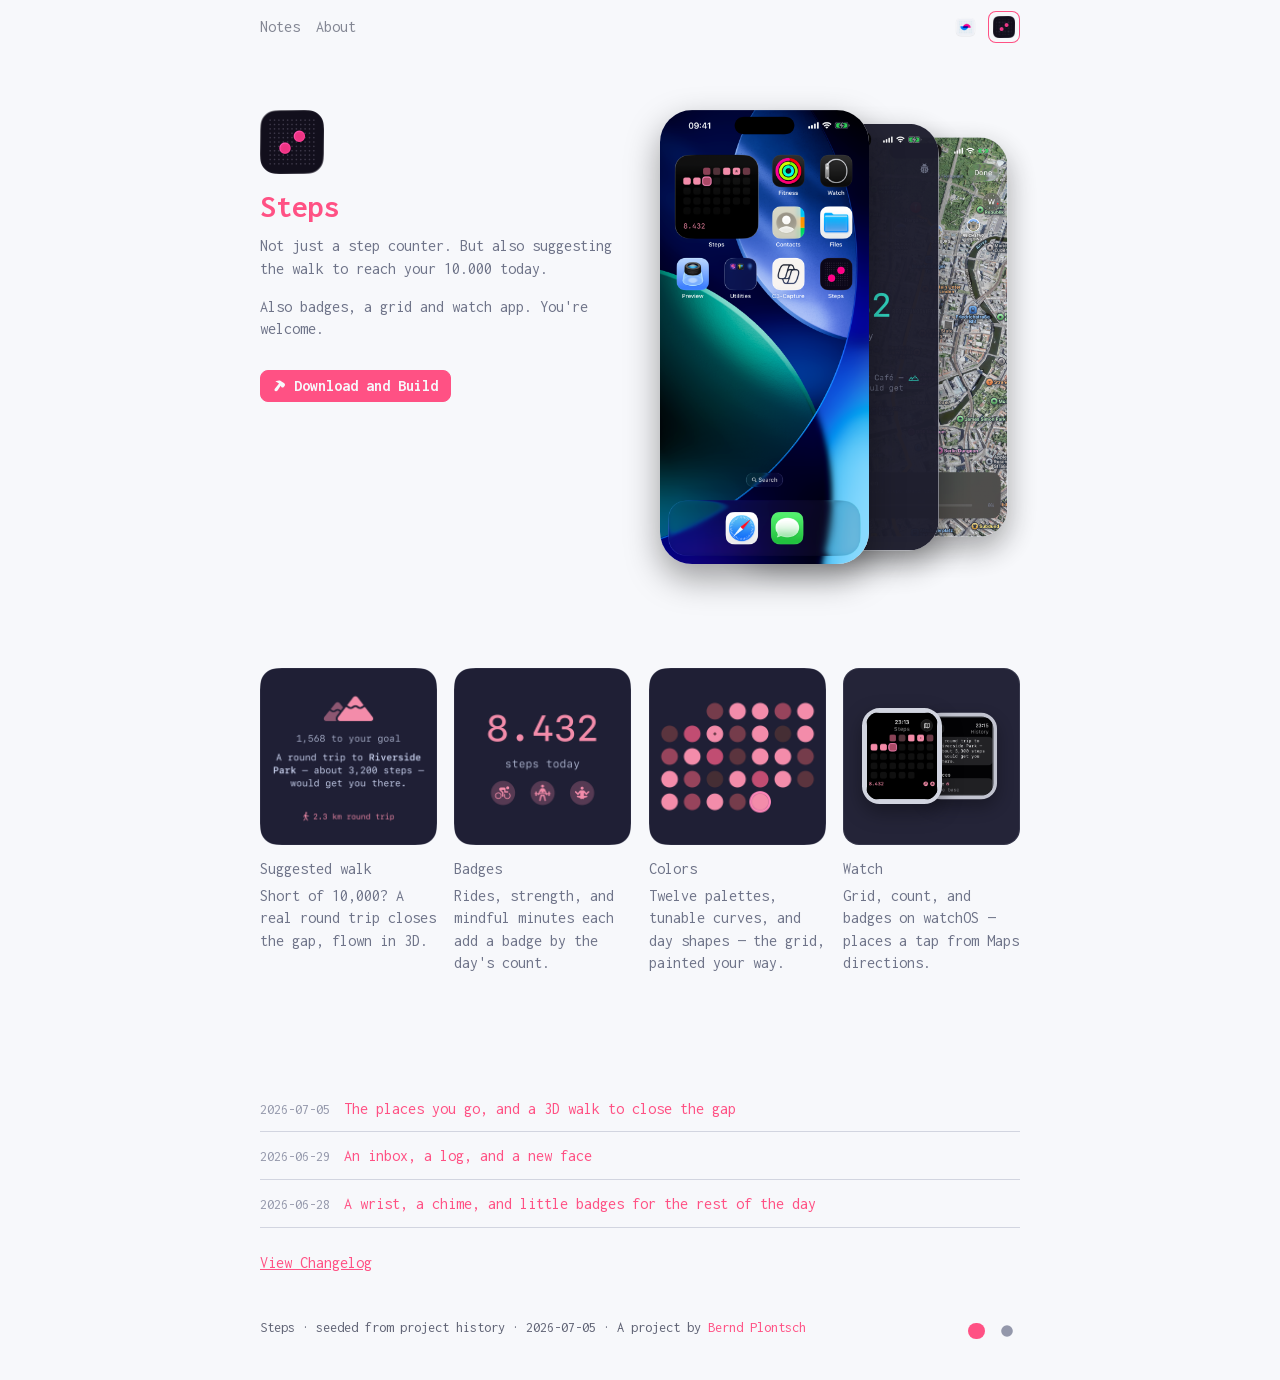
==== commit cb25cb23: "▲ Apply project Website family Co-authored-by: Copilot <223556219+Copilot@users.noreply.github.com>" ====
--- a/docs/blog/index.html
+++ b/docs/blog/index.html
@@ -8,11 +8,18 @@
 <meta charset="utf-8">
 <meta name="viewport" content="width=device-width, initial-scale=1">
 <title>Steps</title>
+<script src="family-theme.js"></script>
 <link rel="icon" href="img/favicon.ico" sizes="any">
 <link rel="icon" href="img/favicon-16.png" type="image/png" sizes="16x16">
 <link rel="icon" href="img/favicon-32.png" type="image/png" sizes="32x32">
 <link rel="apple-touch-icon" href="img/favicon-180.png">
 <link rel="stylesheet" href="style.css">
+<link rel="stylesheet" href="project-theme.css">
+<link rel="stylesheet" href="family-theme.css">
+<link rel="stylesheet" href="family-typography.css">
+<link rel="stylesheet" href="family-header.css">
+<link rel="stylesheet" href="family-footer.css">
+<link rel="stylesheet" href="family-actions.css">
 </head>
 <body>
 <!-- Shared family header: source of truth is project-site-family/data/components/site-header.* -->
@@ -20,12 +27,19 @@
 <header class="topbar">
   <div class="topbar-inner">
     <div class="nav-left">
-      <a class="blog-title" href="./"><img class="brand-mark" src="img/icon.png" alt="" width="256" height="256">Steps</a>
+      <nav class="site-nav" aria-label="Bernd Plontsch">
+        <a class="nav-link notes-link" href="https://notes.plontsch.de/">Notes</a>
+        <a class="nav-link about-link" href="https://notes.plontsch.de/about/">About</a>
+      </nav>
     </div>
     <div class="nav-right">
-      <nav class="site-nav" aria-label="Bernd Plontsch">
-        <a href="https://notes.plontsch.de/">Notes</a>
-        <a href="https://notes.plontsch.de/about/">About</a>
+      <nav class="project-nav" aria-label="Project Websites">
+        <a class="project-link" href="https://berndpl.github.io/Louder/blog/" aria-label="Louder" title="Louder">
+          <img class="project-mark" src="img/projects/louder.png" alt="" width="256" height="256">
+        </a>
+        <a class="project-link" href="https://berndpl.github.io/Steps/blog/" aria-label="Steps" title="Steps" aria-current="page">
+          <img class="project-mark" src="img/projects/steps.png" alt="" width="256" height="256">
+        </a>
       </nav>
     </div>
   </div>
@@ -49,7 +63,7 @@
   </figure>
 </header>
 
-<section id="features" aria-label="Features">
+<section id="features" aria-label="Primary features">
   <div class="feature-grid">
     <article class="feature-card">
       <img class="feature-shot" src="img/feature-walk.png" alt="A round-trip walk suggestion to a real place, with its step and distance cost" width="720" height="720" loading="lazy">
@@ -87,7 +101,18 @@
 </section>
 </main>
 
-<footer>Steps · seeded from project history · 2026-07-05 · A project by <a href="https://notes.plontsch.de/about/">Bernd Plontsch</a></footer>
+<footer>
+  <div class="footer-row">
+    <p>Steps · seeded from project history · 2026-07-05 · A project by <a href="https://notes.plontsch.de/about/">Bernd Plontsch</a></p>
+    <div class="footer-controls">
+      <div class="accent-picker">
+        <button class="accent-toggle" type="button" aria-label="Choose accent color" aria-haspopup="menu" aria-expanded="false"></button>
+        <div class="accent-palette" role="menu" aria-label="Accent colors" hidden></div>
+      </div>
+      <button class="theme-toggle" type="button" aria-label="Toggle color theme"></button>
+    </div>
+  </div>
+</footer>
 
 <script>
 var prefersReducedMotion = window.matchMedia &&
@@ -146,5 +171,6 @@
               document.querySelector('.watch-caption'));
 })();
 </script>
+<script src="family-footer.js"></script>
 </body>
 </html>
--- a/docs/blog/style.css
+++ b/docs/blog/style.css
@@ -53,7 +53,6 @@
   padding: 0 20px 20px;
   color: var(--theme-text);
   background: var(--theme-base);
-  font: 16px/1.5 var(--theme-font);
   /* SF Mono renders heavy with default subpixel smoothing on dark backgrounds —
      grayscale antialiasing gives the regular weight its intended lighter stroke. */
   -webkit-font-smoothing: antialiased;
@@ -226,9 +225,6 @@
 .hero .hero-copy h1 {
   margin-top: .9rem;
   color: var(--theme-accent);
-  font-size: var(--project-app-name-size);
-  font-weight: 700;
-  line-height: 1.15;
 }
 /* icon.png is a glass render from Icon Composer (ictool) with the iOS squircle + transparent
    corners baked in — so no CSS border-radius (that would clip the glass edge). */
@@ -238,8 +234,8 @@
   display: block;
   object-fit: contain;
 }
-.tagline { margin-top: .6rem; color: var(--theme-subtext0); font-size: 1.1rem; }
-.short { max-width: 38rem; margin-top: 1rem; color: var(--theme-subtext0); font-size: 1rem; line-height: 1.5; }
+.tagline { margin-top: .6rem; color: var(--theme-subtext0); }
+.short { max-width: 38rem; margin-top: 1rem; color: var(--theme-subtext0); }
 .hero-cta { display: flex; flex-wrap: wrap; gap: .6rem; margin-top: 1.8rem; }
 /* Optional: primary action + a small caption beneath it (.cta-primary wraps both). */
 .cta-primary { display: inline-flex; flex-direction: column; align-items: flex-start; gap: .4rem; }
@@ -328,7 +324,7 @@
   transition: left .5s cubic-bezier(.4, 0, .2, 1), top .5s cubic-bezier(.4, 0, .2, 1),
               transform .5s cubic-bezier(.4, 0, .2, 1), opacity .5s ease, box-shadow .3s ease;
 }
-.phone img { display: block; width: 100%; height: 100%; object-fit: cover; }
+.phone img { display: block; width: 100%; height: 100%; object-fit: cover; border: 0; }
 .phone:focus-visible { outline: 2px solid var(--theme-accent); outline-offset: 4px; }
 .phone[aria-disabled="true"] { cursor: default; }
 /* Slots the script rotates (tap / autoplay). All share one vertical center (top:50% +
@@ -394,11 +390,8 @@
 .feature-grid .feature-card h3 {
   margin: .8rem 0 .3rem;
   color: var(--theme-subtext0);
-  font-size: var(--family-component-title-size);
-  font-weight: 700;
-  line-height: 1.3;
-}
-.feature-card p { margin: 0; color: var(--theme-subtext0); font-size: 1rem; line-height: 1.5; }
+}
+.feature-card p { margin: 0; color: var(--theme-subtext0); }
 /* The watch tile reuses the on-wrist cascade, inset inside the same square card as the
    other shots (lighter shadow so the base card stays visible around the watches). */
 .feature-card .watch-stack {
--- a/docs/blog/project-theme.css
+++ b/docs/blog/project-theme.css
@@ -0,0 +1,6 @@
+:root {
+  --project-accent-light: #FF5184;
+  --project-hover-light: #E43F72;
+  --project-accent-dark: #f38ba8;
+  --project-hover-dark: #eb6f92;
+}
--- a/docs/blog/family-theme.css
+++ b/docs/blog/family-theme.css
@@ -0,0 +1,99 @@
+/*
+  Canonical family light/dark palette owned by Notes.
+  Projects preserve identity through --project-accent-* and --project-hover-*.
+*/
+:root,
+:root[data-theme="dark"] {
+  color-scheme: dark;
+  --theme-base: #1e1e2e;
+  --theme-mantle: #181825;
+  --theme-surface0: #313244;
+  --theme-surface1: #45475a;
+  --theme-text: #cdd6f4;
+  --theme-heading: #cdd6f4;
+  --theme-body-rgb: 166, 173, 200;
+  --theme-body-alpha: 0.6;
+  --theme-subtext0: #a6adc8;
+  --theme-overlay0: #6c7086;
+  --theme-accent: var(--project-accent-dark, #b4befe);
+  --theme-link: var(--project-accent-dark, #b4befe);
+  --theme-hover: var(--project-hover-dark, #cba6f7);
+  --theme-generated-base: #1a1825;
+  --theme-generated-border: #3a3444;
+  --theme-generated: #ddb6f2;
+  --theme-generated-hover: #f5c2e7;
+  --theme-generated-body-rgb: 221, 182, 242;
+  --theme-button-text: #1e1e2e;
+  --graph-base: #1e1e2e;
+  --graph-chord: rgba(205, 214, 244, 0.07);
+  --graph-color-0: #cba6f7;
+  --graph-color-1: #a6e3a1;
+  --graph-color-2: #fab387;
+  --graph-color-3: #89b4fa;
+  --graph-color-4: #f38ba8;
+  --graph-color-5: #94e2d5;
+}
+
+:root[data-theme="light"] {
+  color-scheme: light;
+  --theme-base: #f7f8fb;
+  --theme-mantle: #eef0f6;
+  --theme-surface0: #d2d5e0;
+  --theme-surface1: #bfc3d3;
+  --theme-text: #363a4f;
+  --theme-heading: #2b2f43;
+  --theme-body-rgb: 54, 58, 79;
+  --theme-body-alpha: 0.78;
+  --theme-subtext0: #6f7489;
+  --theme-overlay0: #9498ab;
+  --theme-accent: var(--project-accent-light, #1f3df2);
+  --theme-link: var(--project-accent-light, #1f3df2);
+  --theme-hover: var(--project-hover-light, #5b6dff);
+  --theme-generated-base: #f0e9ff;
+  --theme-generated-border: #d8c8ff;
+  --theme-generated: #8839ef;
+  --theme-generated-hover: #6d4aff;
+  --theme-generated-body-rgb: 136, 57, 239;
+  --theme-button-text: #f7f8fb;
+  --graph-base: #f7f8fb;
+  --graph-chord: rgba(54, 58, 79, 0.07);
+  --graph-color-0: #8839ef;
+  --graph-color-1: #40a02b;
+  --graph-color-2: #fe640b;
+  --graph-color-3: #1e66f5;
+  --graph-color-4: #d20f39;
+  --graph-color-5: #179299;
+}
+
+@media (prefers-color-scheme: light) {
+  :root:not([data-theme="dark"]):not([data-theme="light"]) {
+    color-scheme: light;
+    --theme-base: #f7f8fb;
+    --theme-mantle: #eef0f6;
+    --theme-surface0: #d2d5e0;
+    --theme-surface1: #bfc3d3;
+    --theme-text: #363a4f;
+    --theme-heading: #2b2f43;
+    --theme-body-rgb: 54, 58, 79;
+    --theme-body-alpha: 0.78;
+    --theme-subtext0: #6f7489;
+    --theme-overlay0: #9498ab;
+    --theme-accent: var(--project-accent-light, #1f3df2);
+    --theme-link: var(--project-accent-light, #1f3df2);
+    --theme-hover: var(--project-hover-light, #5b6dff);
+    --theme-generated-base: #f0e9ff;
+    --theme-generated-border: #d8c8ff;
+    --theme-generated: #8839ef;
+    --theme-generated-hover: #6d4aff;
+    --theme-generated-body-rgb: 136, 57, 239;
+    --theme-button-text: #f7f8fb;
+    --graph-base: #f7f8fb;
+    --graph-chord: rgba(54, 58, 79, 0.07);
+    --graph-color-0: #8839ef;
+    --graph-color-1: #40a02b;
+    --graph-color-2: #fe640b;
+    --graph-color-3: #1e66f5;
+    --graph-color-4: #d20f39;
+    --graph-color-5: #179299;
+  }
+}
--- a/docs/blog/family-typography.css
+++ b/docs/blog/family-typography.css
@@ -0,0 +1,166 @@
+/*
+  Canonical family typography owned by Notes.
+  Project Websites copy this file and its fonts locally without changing these defaults.
+*/
+@font-face {
+  font-family: "Inconsolata";
+  font-style: normal;
+  font-weight: 400;
+  font-display: swap;
+  src: url("fonts/inconsolata-400.woff2") format("woff2");
+}
+
+@font-face {
+  font-family: "Inconsolata";
+  font-style: normal;
+  font-weight: 700;
+  font-display: swap;
+  src: url("fonts/inconsolata-700.woff2") format("woff2");
+}
+
+:root {
+  --family-font: "Inconsolata", ui-monospace, SFMono-Regular, Menlo, monospace;
+  --family-body-font-size: 1rem;
+  --family-body-line-height: 1.6;
+  --family-content-font-size: 1.1rem;
+  --family-content-line-height: 1.4;
+}
+
+body {
+  font-family: var(--family-font);
+  font-size: var(--family-body-font-size);
+  line-height: var(--family-body-line-height);
+  -webkit-font-smoothing: antialiased;
+  -moz-osx-font-smoothing: grayscale;
+}
+
+main {
+  font-size: var(--family-content-font-size);
+  line-height: var(--family-content-line-height);
+}
+
+.hero .hero-copy h1 {
+  font-size: 2rem;
+  font-weight: 700;
+  line-height: 1.15;
+}
+
+section > h2,
+section#features > h2,
+section#posts > h2,
+.feature-list h3,
+.feature-card h3,
+.card-item h3,
+.preset h3,
+article.entry h3,
+.card h3,
+.colophon > h2,
+.changelog-page > h1,
+article h1,
+article h2,
+article h3,
+article h4,
+article h5,
+main h1,
+main h2,
+main h3,
+main h4,
+main h5 {
+  font-size: 1rem;
+  font-weight: 400;
+  line-height: 1.4;
+}
+
+.short,
+.tagline,
+.feature-card p,
+.changelog-cta,
+article p,
+main p,
+.card p {
+  font-size: 1rem;
+  font-weight: 500;
+  line-height: 1.4;
+}
+
+article ul li,
+article ol li,
+main ul li,
+main ol li {
+  font-size: 1rem;
+  line-height: 29px;
+}
+
+.kicker,
+.date,
+.tag,
+.cta-note,
+.gallery figcaption,
+.watch-caption,
+.step-detail,
+figcaption,
+.thanks-intro,
+footer,
+.log-date,
+.log-cat,
+.log-top,
+.thanks summary,
+.thanks summary a,
+.thanks summary::before,
+.thanks .lic,
+.thanks details p,
+time {
+  font-size: .9rem;
+  font-weight: 400;
+  line-height: 1.4;
+}
+
+.badge {
+  font-size: .6em;
+  font-weight: 400;
+}
+
+.action-link.secondary,
+.tab,
+.node,
+.node.active,
+.arrow {
+  font-size: 1rem;
+  font-weight: 400;
+  line-height: 1.4;
+}
+
+.action-link:not(.secondary),
+.lets-talk-button {
+  font-size: 1rem;
+  font-weight: 800;
+  line-height: 1.4;
+}
+
+article code,
+main code,
+code,
+kbd {
+  font-size: .95em;
+}
+
+b,
+strong {
+  font-weight: 700;
+}
+
+.thanks summary a,
+.thanks summary::before {
+  font-weight: 400;
+}
+
+button,
+input,
+select,
+textarea,
+code,
+kbd {
+  font-family: inherit;
+  font-size: inherit;
+  line-height: inherit;
+}
--- a/docs/blog/family-header.css
+++ b/docs/blog/family-header.css
@@ -0,0 +1,132 @@
+/*
+  Canonical shared header CSS.
+  The host owns palette values and appearance selection. Define these tokens for every supported
+  dark, light, or OS-selected mode: --theme-base, --theme-surface0, --theme-text,
+  --theme-body-rgb, --theme-link, --theme-hover, and --theme-accent. Also define the fixed family
+  family metric tokens when present. Fallbacks below are the contract defaults.
+*/
+body {
+  padding-top: 0;
+}
+
+.skip-link {
+  position: fixed;
+  top: .7rem;
+  left: .7rem;
+  z-index: 100;
+  padding: .5rem .75rem;
+  color: var(--theme-base);
+  background: var(--theme-accent);
+  border-radius: 7px;
+  font-weight: 700;
+  transform: translateY(-180%);
+}
+.skip-link:focus { transform: none; }
+
+.topbar {
+  position: static;
+  top: auto;
+  z-index: auto;
+  margin-right: calc(50% - 50vw);
+  margin-left: calc(50% - 50vw);
+  border-bottom: 0;
+  background: var(--theme-base);
+  font-family: var(--family-font, "Inconsolata", ui-monospace, SFMono-Regular, Menlo, monospace);
+  font-size: var(--family-body-font-size, 1rem);
+  -webkit-backdrop-filter: none;
+  backdrop-filter: none;
+}
+.topbar-inner {
+  max-width: var(--family-content-width, 800px);
+  margin: 0 auto;
+  padding: var(--family-header-padding-y, .7rem) var(--family-layout-inset, 20px);
+  display: flex;
+  align-items: center;
+  justify-content: space-between;
+  gap: var(--family-header-gap, 1rem);
+}
+.nav-left {
+  width: auto;
+  flex: 0 0 auto;
+  display: flex;
+  align-items: center;
+}
+.nav-right {
+  min-width: 0;
+  flex: 1 1 auto;
+  display: flex;
+  justify-content: flex-end;
+  align-items: center;
+}
+.site-nav {
+  display: flex;
+  flex-wrap: wrap;
+  gap: var(--family-header-gap, 1rem);
+  align-items: center;
+}
+.site-nav { flex: 0 0 auto; }
+.project-nav {
+  min-width: 0;
+  max-width: 100%;
+  display: flex;
+  justify-content: flex-end;
+  align-items: center;
+  gap: .4rem;
+  overflow-x: auto;
+  overscroll-behavior-inline: contain;
+  scrollbar-width: none;
+}
+.project-nav::-webkit-scrollbar { display: none; }
+.project-link {
+  width: var(--family-project-link-size, 2rem);
+  height: var(--family-project-link-size, 2rem);
+  flex: 0 0 auto;
+  display: grid;
+  place-items: center;
+  border-radius: var(--family-project-link-radius, 8px);
+  text-decoration: none;
+  transition: box-shadow .15s ease;
+}
+.project-link:hover {
+  text-decoration: none;
+}
+.project-link[aria-current="page"] {
+  box-shadow: inset 0 0 0 1px var(--theme-accent);
+}
+.project-mark {
+  width: var(--family-project-icon-size, 1.4rem);
+  height: var(--family-project-icon-size, 1.4rem);
+  display: block;
+  object-fit: contain;
+}
+.site-nav a {
+  color: rgba(var(--theme-body-rgb), .6);
+  font-size: var(--family-nav-font-size, 1rem);
+  font-weight: 400;
+  line-height: var(--family-nav-line-height, 1);
+  text-decoration: none;
+}
+.site-nav a:hover {
+  color: var(--theme-hover);
+  text-decoration: underline;
+}
+.site-nav a[aria-current="page"] {
+  color: var(--theme-text);
+  text-decoration: none;
+}
+.topbar a:focus-visible {
+  outline: 2px solid var(--theme-accent);
+  outline-offset: 3px;
+}
+
+@media (max-width: 720px) {
+  .topbar-inner {
+    padding: var(--family-header-padding-y, .7rem)
+      var(--family-layout-inset-compact, 16px);
+  }
+  .site-nav { gap: .75rem; }
+}
+
+@media (prefers-reduced-motion: reduce) {
+  .project-link { transition: none; }
+}
--- a/docs/blog/family-footer.css
+++ b/docs/blog/family-footer.css
@@ -0,0 +1,132 @@
+/*
+  Canonical family footer control owned by Notes.
+  Footer copy stays site-owned; row layout and appearance controls stay identical.
+*/
+.footer-row {
+  display: flex;
+  align-items: flex-start;
+  justify-content: space-between;
+  gap: 1rem;
+}
+
+.footer-row p {
+  min-width: 0;
+  margin: 0;
+}
+
+.footer-controls {
+  display: flex;
+  flex: 0 0 auto;
+  align-items: center;
+  gap: .25rem;
+}
+
+.accent-picker {
+  position: relative;
+  line-height: 0;
+}
+
+.theme-toggle,
+.accent-toggle {
+  flex: 0 0 auto;
+  padding: .2rem;
+  color: var(--theme-overlay0);
+  background: none;
+  border: 0;
+  border-radius: 6px;
+  cursor: pointer;
+  line-height: 0;
+  transition: color .25s ease;
+}
+
+.accent-toggle {
+  position: relative;
+  width: 1.65rem;
+  height: 1.65rem;
+}
+
+.accent-toggle::before {
+  position: absolute;
+  inset: .3rem;
+  background: var(--theme-accent);
+  border-radius: 50%;
+  content: "";
+}
+
+.theme-toggle:hover,
+.theme-toggle:focus-visible,
+.accent-toggle:hover,
+.accent-toggle:focus-visible {
+  color: var(--theme-text);
+}
+
+.theme-toggle:focus-visible,
+.accent-toggle:focus-visible {
+  outline: 1px solid var(--theme-surface1);
+  outline-offset: 3px;
+}
+
+.theme-toggle svg {
+  width: 1.25rem;
+  height: 1.25rem;
+  fill: currentColor;
+  stroke: none;
+}
+
+.accent-palette {
+  position: absolute;
+  right: 0;
+  bottom: calc(100% + .55rem);
+  z-index: 10;
+  display: grid;
+  grid-template-columns: repeat(4, 1.65rem);
+  gap: .35rem;
+  padding: .55rem;
+  background: var(--theme-mantle);
+  border-radius: 10px;
+  box-shadow: 0 .4rem 1.5rem rgba(0, 0, 0, .18);
+}
+
+.accent-palette[hidden] {
+  display: none;
+}
+
+.accent-option {
+  position: relative;
+  width: 1.65rem;
+  height: 1.65rem;
+  padding: 0;
+  background: none;
+  border: 0;
+  border-radius: 50%;
+  cursor: pointer;
+}
+
+.accent-option::before {
+  position: absolute;
+  inset: .25rem;
+  background: var(--accent-swatch);
+  border-radius: 50%;
+  content: "";
+}
+
+.accent-option:hover::before,
+.accent-option:focus-visible::before {
+  inset: .18rem;
+}
+
+.accent-option:focus-visible {
+  outline: 1px solid var(--theme-surface1);
+  outline-offset: 2px;
+}
+
+.accent-option[aria-checked="true"]::before {
+  inset: .1rem;
+}
+
+@media (prefers-reduced-motion: reduce) {
+  .theme-toggle,
+  .accent-toggle {
+    transition: none;
+  }
+}
--- a/docs/blog/family-actions.css
+++ b/docs/blog/family-actions.css
@@ -0,0 +1,53 @@
+/*
+  Canonical primary action styling owned by Notes.
+  Labels and icons stay site-owned; button metrics and states stay identical.
+*/
+:root {
+  --family-action-height: 2rem;
+  --family-action-padding-y: .25rem;
+  --family-action-padding-x: .75rem;
+  --family-action-radius: 8px;
+  --family-action-gap: .4rem;
+}
+
+.action-link,
+.lets-talk-button {
+  display: inline-flex;
+  align-items: center;
+  justify-content: center;
+  gap: var(--family-action-gap);
+  min-height: var(--family-action-height);
+  padding: var(--family-action-padding-y) var(--family-action-padding-x);
+  border-radius: var(--family-action-radius);
+  text-decoration: none;
+  transition: color .2s ease, background-color .2s ease, border-color .2s ease;
+}
+
+.action-link:not(.secondary),
+.lets-talk-button {
+  color: var(--theme-button-text);
+  background-color: var(--theme-accent);
+  border: 1px solid var(--theme-accent);
+}
+
+.action-link:not(.secondary):hover,
+.lets-talk-button:hover {
+  color: var(--theme-button-text);
+  background-color: var(--theme-hover);
+  border-color: var(--theme-hover);
+  text-decoration: none;
+  filter: none;
+}
+
+.action-link:focus-visible,
+.lets-talk-button:focus-visible {
+  outline: 2px solid var(--theme-accent);
+  outline-offset: 3px;
+}
+
+@media (prefers-reduced-motion: reduce) {
+  .action-link,
+  .lets-talk-button {
+    transition: none;
+  }
+}
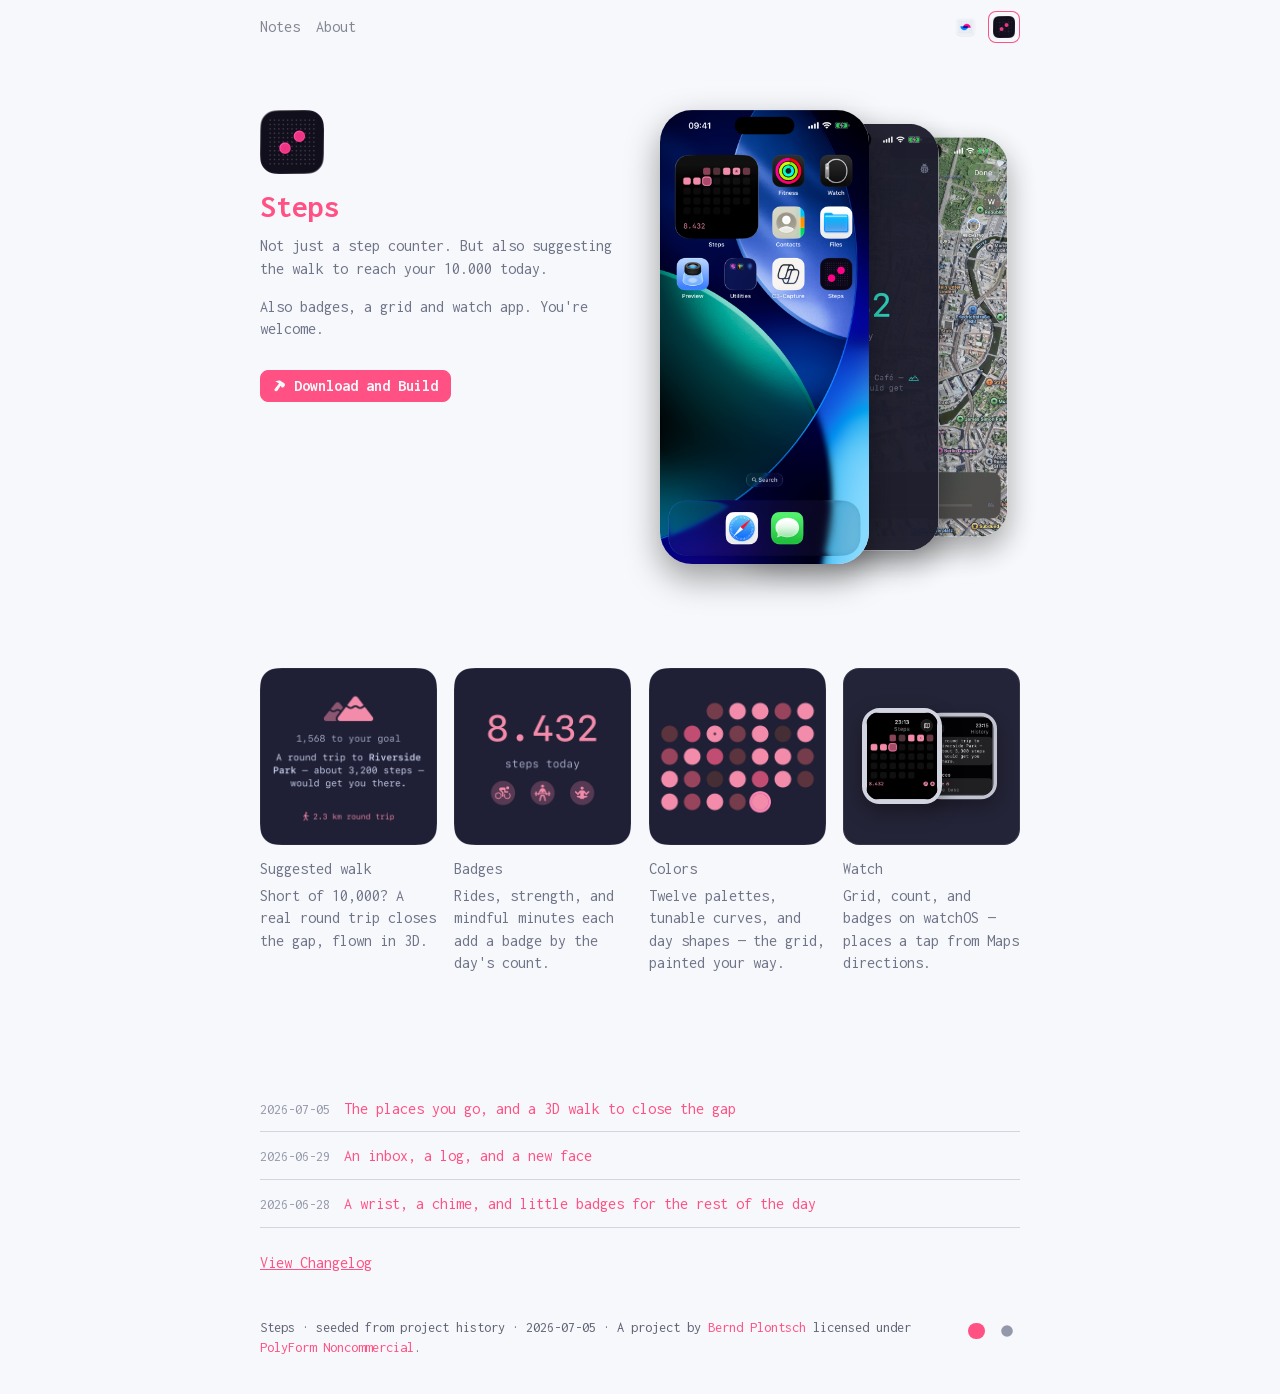
==== commit 36e7bde6: "▲ Add PolyForm license to Website footer Co-authored-by: Copilot <223556219+Copilot@users.noreply.gi" ====
--- a/docs/blog/index.html
+++ b/docs/blog/index.html
@@ -103,7 +103,7 @@
 
 <footer>
   <div class="footer-row">
-    <p>Steps · seeded from project history · 2026-07-05 · A project by <a href="https://notes.plontsch.de/about/">Bernd Plontsch</a></p>
+    <p>Steps · seeded from project history · 2026-07-05 · A project by <a href="https://notes.plontsch.de/about/">Bernd Plontsch</a> licensed under <a href="https://github.com/berndpl/Steps/blob/main/LICENSE">PolyForm Noncommercial</a>.</p>
     <div class="footer-controls">
       <div class="accent-picker">
         <button class="accent-toggle" type="button" aria-label="Choose accent color" aria-haspopup="menu" aria-expanded="false"></button>
--- a/docs/blog/style.css
+++ b/docs/blog/style.css
@@ -45,12 +45,9 @@
   --family-changelog-top-space: 3.5rem;
 }
 
-* { box-sizing: border-box; margin: 0; padding: 0; }
+* { margin: 0; padding: 0; }
 html { scroll-behavior: smooth; overflow-y: scroll; }
 body {
-  max-width: 800px;
-  margin: 0 auto;
-  padding: 0 20px 20px;
   color: var(--theme-text);
   background: var(--theme-base);
   /* SF Mono renders heavy with default subpixel smoothing on dark backgrounds —
@@ -402,7 +399,6 @@
 .feature-card .watch.is-front { left: 10%; }
 .feature-card .watch.is-back  { left: 44%; }
 @media (max-width: 760px) { .feature-grid { grid-template-columns: repeat(2, 1fr); gap: 1.4rem; } }
-@media (max-width: 440px) { .feature-grid { grid-template-columns: 1fr; max-width: 22rem; } }
 
 /* Watch section — watchOS captures as a tap / auto-cycling cascade (mirrors the
    hero phone-stack): two rounded watch screens fanned horizontally but sharing one
@@ -542,8 +538,6 @@
 footer { padding: .75rem 0 1rem; color: var(--theme-overlay0); font-size: .9rem; text-align: left; }
 
 @media (max-width: 720px) {
-  body { padding: 0 16px 16px; }
-  .topbar-inner { padding: .7rem 16px; }
   .hero { padding: 2.5rem 0 1.5rem; }
   .hero-with-shot { grid-template-columns: 1fr; gap: 1.75rem; }
   .hero-shot { max-width: 18rem; margin: 0 auto; }
--- a/docs/blog/family-header.css
+++ b/docs/blog/family-header.css
@@ -2,11 +2,29 @@
   Canonical shared header CSS.
   The host owns palette values and appearance selection. Define these tokens for every supported
   dark, light, or OS-selected mode: --theme-base, --theme-surface0, --theme-text,
-  --theme-body-rgb, --theme-link, --theme-hover, and --theme-accent. Also define the fixed family
-  family metric tokens when present. Fallbacks below are the contract defaults.
+  --theme-body-rgb, --theme-link, --theme-hover, and --theme-accent.
 */
+:root {
+  --family-content-width: 800px;
+  --family-layout-inset: 20px;
+  --family-layout-inset-compact: 16px;
+  --family-header-padding-y: .7rem;
+  --family-header-gap: 1rem;
+  --family-project-icon-size: 1.4rem;
+  --family-project-link-size: 2rem;
+  --family-project-link-radius: 8px;
+}
+
+*,
+*::before,
+*::after {
+  box-sizing: border-box;
+}
+
 body {
-  padding-top: 0;
+  max-width: var(--family-content-width);
+  margin: 0 auto;
+  padding: 0 var(--family-layout-inset) 20px;
 }
 
 .skip-link {
@@ -120,9 +138,12 @@
 }
 
 @media (max-width: 720px) {
+  body {
+    padding: 0 var(--family-layout-inset-compact) 16px;
+  }
+
   .topbar-inner {
-    padding: var(--family-header-padding-y, .7rem)
-      var(--family-layout-inset-compact, 16px);
+    padding: var(--family-header-padding-y) var(--family-layout-inset-compact);
   }
   .site-nav { gap: .75rem; }
 }
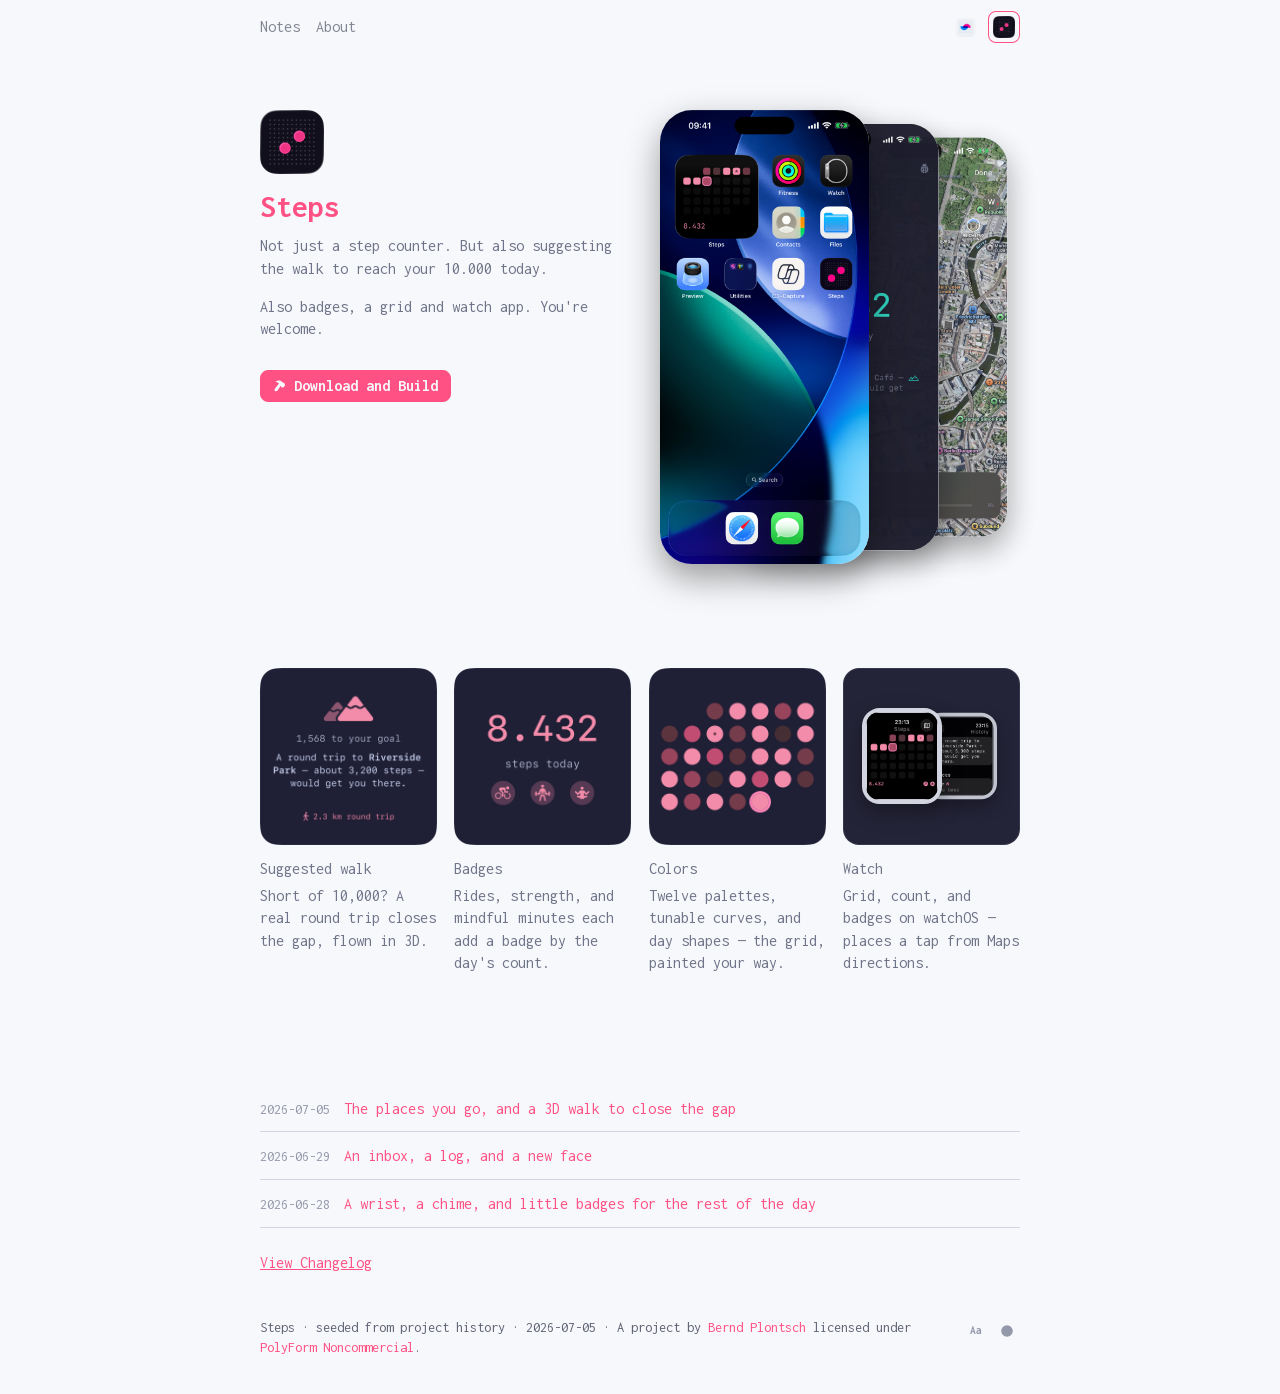
==== commit ee5a24f0: "Publish Project Website family controls Co-authored-by: Copilot <223556219+Copilot@users.noreply.git" ====
--- a/docs/blog/index.html
+++ b/docs/blog/index.html
@@ -105,10 +105,7 @@
   <div class="footer-row">
     <p>Steps · seeded from project history · 2026-07-05 · A project by <a href="https://notes.plontsch.de/about/">Bernd Plontsch</a> licensed under <a href="https://github.com/berndpl/Steps/blob/main/LICENSE">PolyForm Noncommercial</a>.</p>
     <div class="footer-controls">
-      <div class="accent-picker">
-        <button class="accent-toggle" type="button" aria-label="Choose accent color" aria-haspopup="menu" aria-expanded="false"></button>
-        <div class="accent-palette" role="menu" aria-label="Accent colors" hidden></div>
-      </div>
+      <button class="font-toggle" type="button" aria-label="Switch font">Aa</button>
       <button class="theme-toggle" type="button" aria-label="Toggle color theme"></button>
     </div>
   </div>
--- a/docs/blog/family-typography.css
+++ b/docs/blog/family-typography.css
@@ -18,12 +18,34 @@
   src: url("fonts/inconsolata-700.woff2") format("woff2");
 }
 
+@font-face {
+  font-family: "JetBrains Mono";
+  font-style: normal;
+  font-weight: 100 800;
+  font-display: swap;
+  src: url("fonts/jetbrains-mono-latin.woff2") format("woff2");
+}
+
 :root {
-  --family-font: "Inconsolata", ui-monospace, SFMono-Regular, Menlo, monospace;
+  --family-font-inconsolata: "Inconsolata", ui-monospace, SFMono-Regular, Menlo, monospace;
+  --family-font-jetbrains-mono: "JetBrains Mono", ui-monospace, SFMono-Regular, Menlo, monospace;
+  --family-font: var(--family-font-inconsolata);
   --family-body-font-size: 1rem;
   --family-body-line-height: 1.6;
   --family-content-font-size: 1.1rem;
   --family-content-line-height: 1.4;
+  --family-weight-quiet: 400;
+  --family-weight-regular: 400;
+  --family-weight-medium: 500;
+  --family-weight-bold: 700;
+  --family-weight-heavy: 800;
+}
+
+:root[data-font="jetbrains-mono"] {
+  --family-font: var(--family-font-jetbrains-mono);
+  --family-weight-quiet: 300;
+  --family-weight-regular: 450;
+  --family-weight-medium: 550;
 }
 
 body {
@@ -41,7 +63,7 @@
 
 .hero .hero-copy h1 {
   font-size: 2rem;
-  font-weight: 700;
+  font-weight: var(--family-weight-bold);
   line-height: 1.15;
 }
 
@@ -65,9 +87,10 @@
 main h2,
 main h3,
 main h4,
-main h5 {
+main h5,
+.posts li h2 a {
   font-size: 1rem;
-  font-weight: 400;
+  font-weight: var(--family-weight-regular);
   line-height: 1.4;
 }
 
@@ -79,7 +102,7 @@
 main p,
 .card p {
   font-size: 1rem;
-  font-weight: 500;
+  font-weight: var(--family-weight-medium);
   line-height: 1.4;
 }
 
@@ -109,15 +132,17 @@
 .thanks summary::before,
 .thanks .lic,
 .thanks details p,
-time {
+time,
+.posts li time,
+.posts li.year-separator h3 {
   font-size: .9rem;
-  font-weight: 400;
+  font-weight: var(--family-weight-quiet);
   line-height: 1.4;
 }
 
 .badge {
   font-size: .6em;
-  font-weight: 400;
+  font-weight: var(--family-weight-quiet);
 }
 
 .action-link.secondary,
@@ -126,14 +151,14 @@
 .node.active,
 .arrow {
   font-size: 1rem;
-  font-weight: 400;
+  font-weight: var(--family-weight-regular);
   line-height: 1.4;
 }
 
 .action-link:not(.secondary),
 .lets-talk-button {
   font-size: 1rem;
-  font-weight: 800;
+  font-weight: var(--family-weight-heavy);
   line-height: 1.4;
 }
 
@@ -146,12 +171,12 @@
 
 b,
 strong {
-  font-weight: 700;
+  font-weight: var(--family-weight-bold);
 }
 
 .thanks summary a,
 .thanks summary::before {
-  font-weight: 400;
+  font-weight: var(--family-weight-regular);
 }
 
 button,
--- a/docs/blog/family-header.css
+++ b/docs/blog/family-header.css
@@ -36,7 +36,7 @@
   color: var(--theme-base);
   background: var(--theme-accent);
   border-radius: 7px;
-  font-weight: 700;
+  font-weight: var(--family-weight-bold, 700);
   transform: translateY(-180%);
 }
 .skip-link:focus { transform: none; }
@@ -120,7 +120,7 @@
 .site-nav a {
   color: rgba(var(--theme-body-rgb), .6);
   font-size: var(--family-nav-font-size, 1rem);
-  font-weight: 400;
+  font-weight: var(--family-weight-regular, 400);
   line-height: var(--family-nav-line-height, 1);
   text-decoration: none;
 }
--- a/docs/blog/family-footer.css
+++ b/docs/blog/family-footer.css
@@ -27,7 +27,8 @@
 }
 
 .theme-toggle,
-.accent-toggle {
+.accent-toggle,
+.font-toggle {
   flex: 0 0 auto;
   padding: .2rem;
   color: var(--theme-overlay0);
@@ -37,6 +38,14 @@
   cursor: pointer;
   line-height: 0;
   transition: color .25s ease;
+}
+
+.font-toggle {
+  width: 1.65rem;
+  height: 1.65rem;
+  font-size: .72rem;
+  font-weight: var(--family-weight-bold, 700);
+  line-height: 1;
 }
 
 .accent-toggle {
@@ -56,12 +65,15 @@
 .theme-toggle:hover,
 .theme-toggle:focus-visible,
 .accent-toggle:hover,
-.accent-toggle:focus-visible {
+.accent-toggle:focus-visible,
+.font-toggle:hover,
+.font-toggle:focus-visible {
   color: var(--theme-text);
 }
 
 .theme-toggle:focus-visible,
-.accent-toggle:focus-visible {
+.accent-toggle:focus-visible,
+.font-toggle:focus-visible {
   outline: 1px solid var(--theme-surface1);
   outline-offset: 3px;
 }
@@ -79,7 +91,7 @@
   bottom: calc(100% + .55rem);
   z-index: 10;
   display: grid;
-  grid-template-columns: repeat(4, 1.65rem);
+  grid-template-columns: repeat(5, 1.65rem);
   gap: .35rem;
   padding: .55rem;
   background: var(--theme-mantle);
@@ -126,7 +138,8 @@
 
 @media (prefers-reduced-motion: reduce) {
   .theme-toggle,
-  .accent-toggle {
+  .accent-toggle,
+  .font-toggle {
     transition: none;
   }
 }
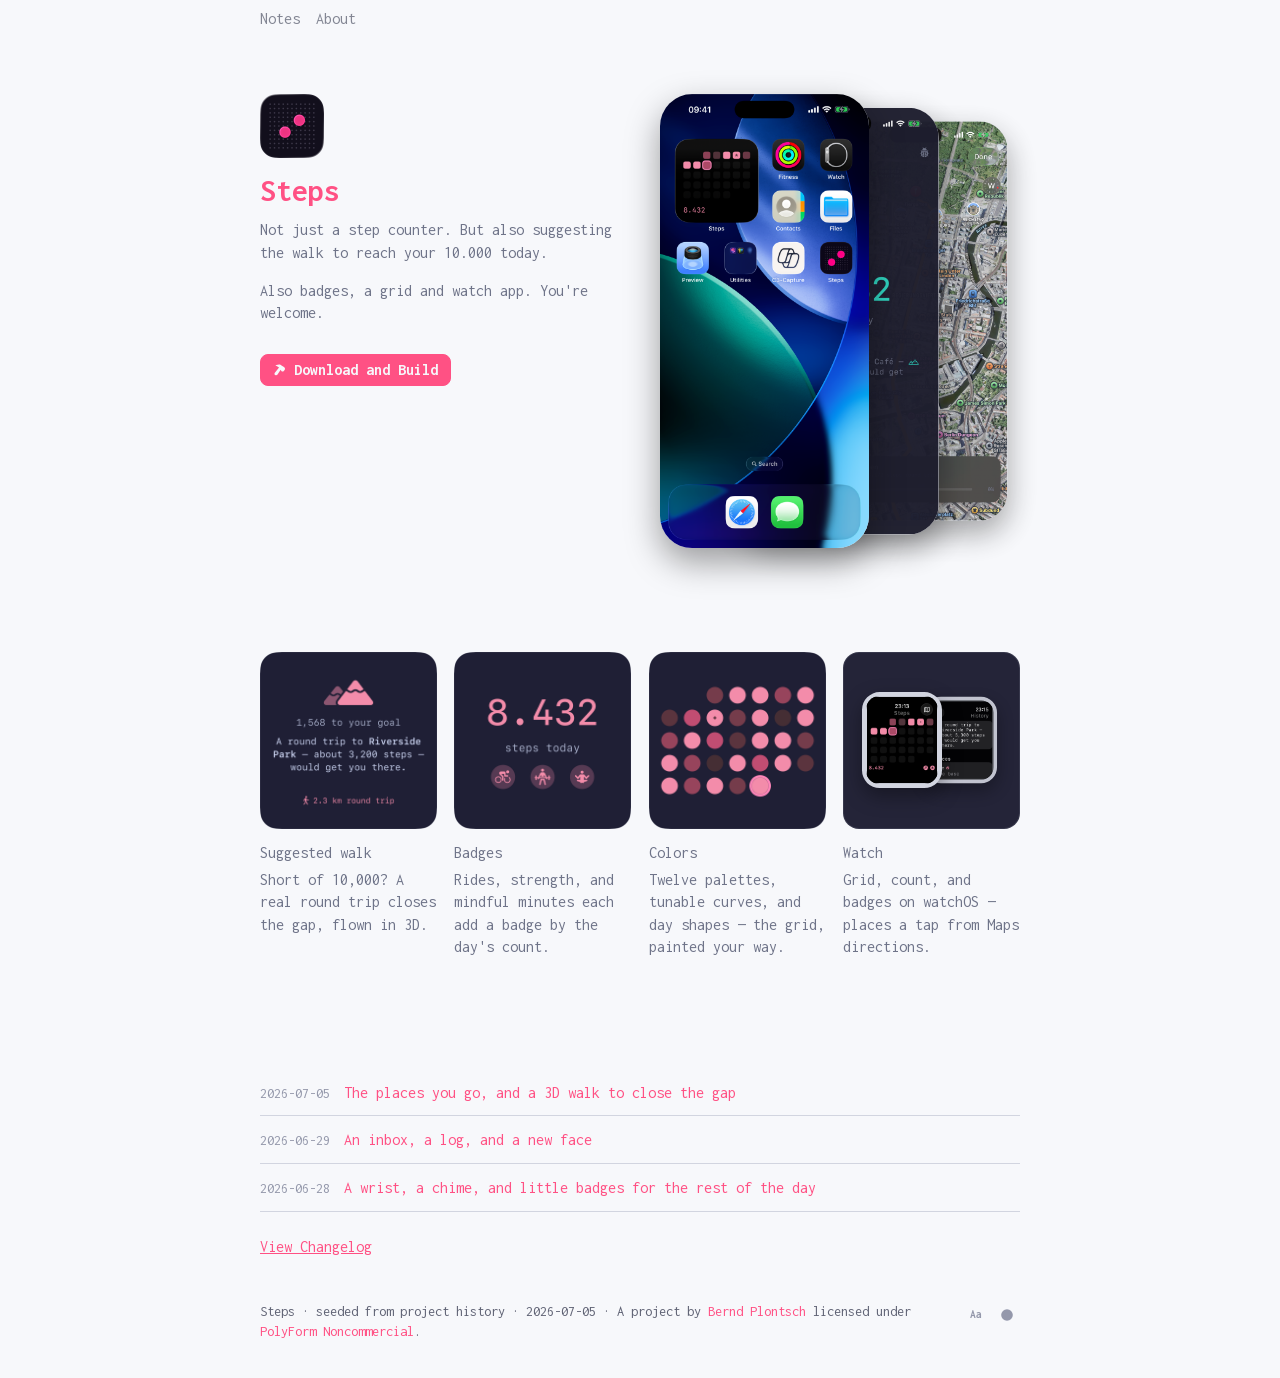
==== commit 226e8652: "Retire Steps from the family directory Co-authored-by: Copilot <223556219+Copilot@users.noreply.gith" ====
--- a/docs/blog/index.html
+++ b/docs/blog/index.html
@@ -29,17 +29,7 @@
     <div class="nav-left">
       <nav class="site-nav" aria-label="Bernd Plontsch">
         <a class="nav-link notes-link" href="https://notes.plontsch.de/">Notes</a>
-        <a class="nav-link about-link" href="https://notes.plontsch.de/about/">About</a>
-      </nav>
-    </div>
-    <div class="nav-right">
-      <nav class="project-nav" aria-label="Project Websites">
-        <a class="project-link" href="https://berndpl.github.io/Louder/blog/" aria-label="Louder" title="Louder">
-          <img class="project-mark" src="img/projects/louder.png" alt="" width="256" height="256">
-        </a>
-        <a class="project-link" href="https://berndpl.github.io/Steps/blog/" aria-label="Steps" title="Steps" aria-current="page">
-          <img class="project-mark" src="img/projects/steps.png" alt="" width="256" height="256">
-        </a>
+        <a class="nav-link about-link" href="https://plontsch.de/">About</a>
       </nav>
     </div>
   </div>
@@ -53,7 +43,7 @@
     <p class="tagline">Not just a step counter. But also suggesting the walk to reach your 10.000 today.</p>
     <p class="short">Also badges, a grid and watch app. You're welcome.</p>
     <p class="hero-cta">
-      <a class="action-link" href="https://github.com/berndpl/Steps"><span class="action-hammer" aria-hidden="true"></span>Download and Build</a>
+      <a class="action-link" href="https://github.com/berndpl/Steps"><span class="action-hammer action-symbol" aria-hidden="true"></span>Download and Build</a>
     </p>
   </div>
   <figure class="hero-shot phone-stack" aria-label="Steps app screenshots — tap a screen to bring it to the front">
@@ -103,7 +93,7 @@
 
 <footer>
   <div class="footer-row">
-    <p>Steps · seeded from project history · 2026-07-05 · A project by <a href="https://notes.plontsch.de/about/">Bernd Plontsch</a> licensed under <a href="https://github.com/berndpl/Steps/blob/main/LICENSE">PolyForm Noncommercial</a>.</p>
+    <p>Steps · seeded from project history · 2026-07-05 · A project by <a href="https://plontsch.de/">Bernd Plontsch</a> licensed under <a href="https://github.com/berndpl/Steps/blob/main/LICENSE">PolyForm Noncommercial</a>.</p>
     <div class="footer-controls">
       <button class="font-toggle" type="button" aria-label="Switch font">Aa</button>
       <button class="theme-toggle" type="button" aria-label="Toggle color theme"></button>
--- a/docs/blog/style.css
+++ b/docs/blog/style.css
@@ -22,27 +22,6 @@
   --theme-link: #f38ba8;
   --theme-good: #40c463;
   --theme-bad: #c23b32;
-  --theme-font: ui-monospace, "SF Mono", SFMono-Regular, Menlo, monospace;
-  --project-app-name-size: 2rem;
-}
-
-/* FAMILY METRICS — fixed across every Project page. */
-:root {
-  --family-brand-icon-size: 1.4rem;
-  --family-hero-icon-size: 4rem;
-  --family-feature-icon-size: 2.5rem;
-  --family-feature-glyph-size: 1.3rem;
-  --family-brand-title-size: 1.1rem;
-  --family-hero-title-size: 2.1rem;
-  --family-section-title-size: 1.35rem;
-  --family-component-title-size: 1.05rem;
-  --family-page-title-size: 1.6rem;
-  --family-action-height: 2rem;
-  --family-action-padding-y: .25rem;
-  --family-action-padding-x: .75rem;
-  --family-action-font-size: 1rem;
-  --family-action-radius: 8px;
-  --family-changelog-top-space: 3.5rem;
 }
 
 * { margin: 0; padding: 0; }
@@ -50,10 +29,6 @@
 body {
   color: var(--theme-text);
   background: var(--theme-base);
-  /* SF Mono renders heavy with default subpixel smoothing on dark backgrounds —
-     grayscale antialiasing gives the regular weight its intended lighter stroke. */
-  -webkit-font-smoothing: antialiased;
-  -moz-osx-font-smoothing: grayscale;
 }
 
 @media (prefers-reduced-motion: reduce) {
@@ -76,117 +51,25 @@
   overflow: hidden; clip: rect(0 0 0 0);
   white-space: nowrap; border: 0;
 }
-.skip-link {
-  position: fixed;
-  top: .7rem;
-  left: .7rem;
-  z-index: 100;
-  padding: .5rem .75rem;
-  color: var(--theme-base);
-  background: var(--theme-accent);
-  border-radius: 7px;
-  font-weight: 700;
-  transform: translateY(-180%);
-}
-.skip-link:focus { transform: none; }
 code, kbd {
   padding: 1px 5px;
   color: var(--theme-text);
   background: var(--theme-mantle);
   border: 1px solid var(--theme-surface0);
   border-radius: 4px;
-  font-family: inherit;
-  font-size: .92em;
 }
 p, li, figcaption {
   color: rgba(var(--theme-body-rgb), var(--theme-body-alpha));
-  font-weight: 400;
 }
 p { margin: .75rem 0; }
 ul { padding-left: 1.2rem; margin: .65rem 0; }
-li { margin: .35rem 0; line-height: 1.5; }
+li { margin: .35rem 0; }
 li::marker { color: var(--theme-overlay0); }
-b, strong { color: var(--theme-text); font-weight: 700; }
+b, strong { color: var(--theme-text); }
 em { color: var(--theme-subtext0); }
 h1, h2, h3, h4 {
   color: var(--theme-heading);
-  font-size: 1rem;
-  font-weight: 400;
-  line-height: 1.4;
-}
-
-/* Global header: app identity + the fixed Notes / About navigation on every Website page. */
-.topbar {
-  position: sticky;
-  top: 0;
-  z-index: 20;
-  margin-right: calc(50% - 50vw);
-  margin-left: calc(50% - 50vw);
-  border-bottom: 1px solid var(--theme-surface0);
-  background: var(--theme-base);
-  background: color-mix(in srgb, var(--theme-base) 88%, transparent);
-  -webkit-backdrop-filter: saturate(140%) blur(10px);
-  backdrop-filter: saturate(140%) blur(10px);
-}
-.topbar-inner {
-  max-width: 800px;
-  margin: 0 auto;
-  padding: .7rem 20px;
-  display: flex;
-  align-items: center;
-  justify-content: space-between;
-  gap: 1rem;
-}
-.nav-left, .nav-right, .site-nav {
-  display: flex;
-  flex-wrap: wrap;
-  gap: 1rem;
-  align-items: center;
-}
-.nav-right { margin-left: auto; }
-.blog-title {
-  display: inline-flex;
-  gap: .55rem;
-  align-items: center;
-  color: var(--theme-text);
-  font-size: var(--family-brand-title-size);
-  font-weight: 700;
-  line-height: 1;
-}
-.brand-mark {
-  width: var(--family-brand-icon-size);
-  height: var(--family-brand-icon-size);
-  flex: 0 0 auto;
-  display: block;
-  object-fit: contain;
-}
-.site-nav a {
-  color: rgba(var(--theme-body-rgb), .6);
-  font-size: 1rem;
-  font-weight: 400;
-  line-height: 1;
-}
-.site-nav a:hover { color: var(--theme-hover); }
-.site-nav a[aria-current="page"] { color: var(--theme-text); text-decoration: none; }
-
-/* Primary action button — Play / Try / Download / Download and Build (label per project type) */
-.action-link {
-  display: inline-flex;
-  align-items: center;
-  justify-content: center;
-  gap: .4rem;
-  min-height: var(--family-action-height);
-  padding: var(--family-action-padding-y) var(--family-action-padding-x);
-  color: var(--theme-base);
-  background: var(--theme-accent);
-  border: 1px solid var(--theme-accent);
-  border-radius: var(--family-action-radius);
-  font-size: var(--family-action-font-size);
-  font-weight: 700;
-  line-height: 1.2;
-  text-decoration: none;
-}
-.action-link:hover { color: var(--theme-base); text-decoration: none; filter: brightness(.95); }
+}
 .action-hammer {
   width: .9em;
   height: .9em;
@@ -201,7 +84,6 @@
   color: var(--theme-accent);
   background: transparent;
   border: 1px solid var(--theme-surface1);
-  font-weight: 400;
 }
 .action-link.secondary:hover {
   color: var(--theme-hover);
@@ -236,7 +118,7 @@
 .hero-cta { display: flex; flex-wrap: wrap; gap: .6rem; margin-top: 1.8rem; }
 /* Optional: primary action + a small caption beneath it (.cta-primary wraps both). */
 .cta-primary { display: inline-flex; flex-direction: column; align-items: flex-start; gap: .4rem; }
-.cta-note { color: var(--theme-overlay0); font-size: .8rem; padding-left: .5rem; }
+.cta-note { color: var(--theme-overlay0); padding-left: .5rem; }
 
 /* Hero shot — a single borderless screenshot, OR a dot-paginated carousel of
    product states. Add 2+ <img class="shot"> and the dots auto-generate (see JS). */
@@ -332,7 +214,7 @@
 .phone.is-mid   { left: 21%; top: 50%; transform: translateY(-50%) scale(.94); opacity: .97; z-index: 2; }
 .phone.is-back  { left: 42%; top: 50%; transform: translateY(-50%) scale(.88); opacity: .9;  z-index: 1; }
 .phone.is-front:hover { box-shadow: 0 18px 42px rgba(0, 0, 0, .46); }
-.kicker, .date, .tag, .badge { color: var(--theme-overlay0); font-size: .9rem; }
+.kicker, .date, .tag, .badge { color: var(--theme-overlay0); }
 
 /* ── Optional product-highlights components ───────────────────────────────────
    Reusable building blocks for a product section that VARIES PER PRODUCT — use
@@ -344,7 +226,7 @@
 .tabs { display: flex; gap: .25rem; margin: 0 0 1.4rem; border-bottom: 1px solid var(--theme-surface0); }
 .tab {
   appearance: none; background: none; border: 0; border-bottom: 2px solid transparent;
-  margin-bottom: -1px; padding: .45rem .7rem; font: inherit; font-weight: 600;
+  margin-bottom: -1px; padding: .45rem .7rem;
   color: var(--theme-subtext0); cursor: pointer;
 }
 .tab:hover { color: var(--theme-text); }
@@ -370,9 +252,6 @@
 .feature-list h3 {
   margin: .25rem 0 .4rem;
   color: var(--theme-text);
-  font-size: var(--family-component-title-size);
-  font-weight: 700;
-  line-height: 1.3;
 }
 .feature-list p { margin: 0; max-width: 40rem; color: var(--theme-subtext0); }
 
@@ -425,7 +304,7 @@
 .watch.is-front { left: 0;   top: 50%; transform: translateY(-50%) scale(1);   opacity: 1;  z-index: 3; }
 .watch.is-back  { left: 34%; top: 50%; transform: translateY(-50%) scale(.9);  opacity: .9; z-index: 1; }
 .watch.is-front:hover { box-shadow: 0 18px 42px rgba(0, 0, 0, .5); }
-.watch-caption { margin: 1rem 0 0; color: var(--theme-subtext0); font-size: .9rem; }
+.watch-caption { margin: 1rem 0 0; color: var(--theme-subtext0); }
 @media (max-width: 720px) { .watch-stack { max-width: 15rem; } }
 .section-lead { max-width: 40rem; margin: 0 0 1.6rem; color: var(--theme-subtext0); }
 
@@ -442,9 +321,6 @@
 .card-item h3 {
   display: flex; align-items: center; gap: .45rem; margin: 0;
   color: var(--theme-text);
-  font-size: var(--family-component-title-size);
-  font-weight: 700;
-  line-height: 1.3;
 }
 .card-item h3 .sym { width: 1.15em; height: 1.15em; }
 .card-item .sym { color: var(--theme-accent); }
@@ -460,14 +336,14 @@
 .node {
   display: inline-flex; align-items: center; gap: .34rem; padding: .34rem .6rem;
   border: 1px solid var(--theme-surface0); background: var(--theme-base);
-  color: var(--theme-text); font: inherit; font-size: .85rem; white-space: nowrap;
+  color: var(--theme-text); white-space: nowrap;
   cursor: pointer; border-radius: 7px; transition: border-color .12s ease, background .12s ease;
 }
 .node:hover { color: var(--theme-heading); border-color: var(--theme-overlay0); background: var(--theme-mantle); }
-.node.active { font-weight: 700; border-color: var(--theme-overlay0); background: var(--theme-mantle); }
+.node.active { border-color: var(--theme-overlay0); background: var(--theme-mantle); }
 .node .sym { width: .95em; height: .95em; }
-.arrow { flex: 0 0 auto; color: var(--theme-overlay0); font-size: .85rem; }
-.step-detail { margin: 0; min-height: 2.7em; color: var(--theme-subtext0); font-size: .9rem; }
+.arrow { flex: 0 0 auto; color: var(--theme-overlay0); }
+.step-detail { margin: 0; min-height: 2.7em; color: var(--theme-subtext0); }
 /* ─────────────────────────────────────────────────────────────────────────── */
 
 /* Posts */
@@ -477,18 +353,12 @@
 section > h2 {
   margin-bottom: 1.4rem;
   color: var(--theme-accent);
-  font-size: var(--family-section-title-size);
-  font-weight: 700;
-  line-height: 1.25;
 }
 article.entry { padding: 2.2rem 0; border-bottom: 1px solid var(--theme-surface0); }
 article.entry:last-child { border-bottom: 0; }
 article.entry h3 {
   margin: .25rem 0 .8rem;
   color: var(--theme-text);
-  font-size: var(--family-component-title-size);
-  font-weight: 700;
-  line-height: 1.3;
 }
 article.entry .decisions { margin: 1.25rem 0; }
 
@@ -504,9 +374,6 @@
 }
 .card h3 {
   margin-bottom: .65rem;
-  font-size: var(--family-component-title-size);
-  font-weight: 700;
-  line-height: 1.3;
 }
 .card { background: transparent; border: 0; padding: 0 !important; }
 .for li::marker { content: "+  "; color: var(--theme-good); }
@@ -520,7 +387,7 @@
   border: 1px solid var(--theme-surface0);
   border-radius: 8px;
 }
-figcaption { margin-top: .5rem; color: var(--theme-overlay0); font-size: .9rem; text-align: center; }
+figcaption { margin-top: .5rem; color: var(--theme-overlay0); text-align: center; }
 
 /* Optional Thank-you colophon — compact, footer-sized credits above the footer.
    Sits flush against the footer (no bottom padding), so the credit + license read as one block. */
@@ -528,14 +395,11 @@
 .colophon > h2 {
   display: flex; align-items: center; gap: .45rem; margin-bottom: .5rem;
   color: var(--theme-accent);
-  font-size: var(--family-section-title-size);
-  font-weight: 700;
-  line-height: 1.25;
 }
 .colophon > h2 .sym { color: var(--theme-accent); width: 1em; height: 1em; }
-.thanks-intro { margin: 0; max-width: 46rem; color: var(--theme-subtext0); font-size: .9rem; }
-
-footer { padding: .75rem 0 1rem; color: var(--theme-overlay0); font-size: .9rem; text-align: left; }
+.thanks-intro { margin: 0; max-width: 46rem; color: var(--theme-subtext0); }
+
+footer { padding: .75rem 0 1rem; color: var(--theme-overlay0); text-align: left; }
 
 @media (max-width: 720px) {
   .hero { padding: 2.5rem 0 1.5rem; }
@@ -563,9 +427,6 @@
 .changelog-page > h1 {
   margin: 0 0 .4rem;
   color: var(--theme-accent);
-  font-size: var(--family-page-title-size);
-  font-weight: 700;
-  line-height: 1.2;
 }
 .changelog-page > .lead { max-width: 40rem; margin: 0 0 1.6rem; color: var(--theme-subtext0); }
 
@@ -579,15 +440,15 @@
 }
 .log-row:hover { text-decoration: none; }
 .log-row:hover .log-title { color: var(--theme-hover); text-decoration: underline; }
-.log-date { flex: 0 0 auto; color: var(--theme-overlay0); font-size: .82rem; white-space: nowrap; }
+.log-date { flex: 0 0 auto; color: var(--theme-overlay0); white-space: nowrap; }
 .log-title { flex: 1 1 60%; min-width: 12rem; color: var(--theme-link); }
-.log-cat { flex: 0 0 auto; margin-left: auto; color: var(--theme-overlay0); font-size: .8rem; white-space: nowrap; }
+.log-cat { flex: 0 0 auto; margin-left: auto; color: var(--theme-overlay0); white-space: nowrap; }
 
 .log-sep { border: 0; border-top: 1px solid var(--theme-surface0); margin: 2.2rem 0 .5rem; }
 section.entries { padding: 0; }
 .entries article.entry { scroll-margin-top: 1.5rem; }
 .entries article.entry:first-of-type { padding-top: 1.5rem; }
-.log-top { margin: 2rem 0 0; color: var(--theme-overlay0); font-size: .9rem; }
+.log-top { margin: 2rem 0 0; color: var(--theme-overlay0); }
 
 @media (max-width: 720px) {
   .log-title { min-width: 100%; order: 2; }
--- a/docs/blog/project-theme.css
+++ b/docs/blog/project-theme.css
@@ -1,6 +1,8 @@
 :root {
   --project-accent-light: #FF5184;
   --project-hover-light: #E43F72;
+  --project-secondary-light: #8839ef;
   --project-accent-dark: #f38ba8;
   --project-hover-dark: #eb6f92;
+  --project-secondary-dark: #cba6f7;
 }
--- a/docs/blog/family-theme.css
+++ b/docs/blog/family-theme.css
@@ -1,6 +1,7 @@
 /*
   Canonical family light/dark palette owned by Notes.
-  Projects preserve identity through --project-accent-* and --project-hover-*.
+  Projects preserve identity through --project-accent-*, --project-hover-*, and
+  --project-secondary-*.
 */
 :root,
 :root[data-theme="dark"] {
@@ -18,6 +19,7 @@
   --theme-accent: var(--project-accent-dark, #b4befe);
   --theme-link: var(--project-accent-dark, #b4befe);
   --theme-hover: var(--project-hover-dark, #cba6f7);
+  --theme-action-hover: var(--project-secondary-dark, #f5c2e7);
   --theme-generated-base: #1a1825;
   --theme-generated-border: #3a3444;
   --theme-generated: #ddb6f2;
@@ -49,6 +51,7 @@
   --theme-accent: var(--project-accent-light, #1f3df2);
   --theme-link: var(--project-accent-light, #1f3df2);
   --theme-hover: var(--project-hover-light, #5b6dff);
+  --theme-action-hover: var(--project-secondary-light, #8839ef);
   --theme-generated-base: #f0e9ff;
   --theme-generated-border: #d8c8ff;
   --theme-generated: #8839ef;
@@ -81,6 +84,7 @@
     --theme-accent: var(--project-accent-light, #1f3df2);
     --theme-link: var(--project-accent-light, #1f3df2);
     --theme-hover: var(--project-hover-light, #5b6dff);
+    --theme-action-hover: var(--project-secondary-light, #8839ef);
     --theme-generated-base: #f0e9ff;
     --theme-generated-border: #d8c8ff;
     --theme-generated: #8839ef;
--- a/docs/blog/family-header.css
+++ b/docs/blog/family-header.css
@@ -13,6 +13,10 @@
   --family-project-icon-size: 1.4rem;
   --family-project-link-size: 2rem;
   --family-project-link-radius: 8px;
+  --family-hero-icon-size: 4rem;
+  --family-feature-icon-size: 2.5rem;
+  --family-feature-glyph-size: 1.3rem;
+  --family-changelog-top-space: 3.5rem;
 }
 
 *,
@@ -48,7 +52,7 @@
   margin-right: calc(50% - 50vw);
   margin-left: calc(50% - 50vw);
   border-bottom: 0;
-  background: var(--theme-base);
+  background: transparent;
   font-family: var(--family-font, "Inconsolata", ui-monospace, SFMono-Regular, Menlo, monospace);
   font-size: var(--family-body-font-size, 1rem);
   -webkit-backdrop-filter: none;
--- a/docs/blog/family-actions.css
+++ b/docs/blog/family-actions.css
@@ -8,6 +8,14 @@
   --family-action-padding-x: .75rem;
   --family-action-radius: 8px;
   --family-action-gap: .4rem;
+}
+
+:where(
+  a[href]:not([aria-disabled="true"]),
+  button:not(:disabled):not([aria-disabled="true"]),
+  [role="button"]:not(button):not([aria-disabled="true"])
+) {
+  cursor: pointer;
 }
 
 .action-link,
@@ -33,8 +41,8 @@
 .action-link:not(.secondary):hover,
 .lets-talk-button:hover {
   color: var(--theme-button-text);
-  background-color: var(--theme-hover);
-  border-color: var(--theme-hover);
+  background-color: var(--theme-action-hover, var(--theme-hover));
+  border-color: var(--theme-action-hover, var(--theme-hover));
   text-decoration: none;
   filter: none;
 }
@@ -45,9 +53,80 @@
   outline-offset: 3px;
 }
 
+.action-symbol {
+  display: block;
+  transform: scale(1);
+  transform-box: border-box;
+  transform-origin: 50% 50%;
+  transition: transform 560ms cubic-bezier(.16, 1.8, .32, 1);
+}
+
+@media (hover: hover) {
+  .action-link:not(.secondary):hover > .action-symbol,
+  .lets-talk-button:hover > .action-symbol {
+    transform: scale(1.45);
+  }
+}
+
+.action-link:not(.secondary):focus-visible > .action-symbol,
+.lets-talk-button:focus-visible > .action-symbol {
+  transform: scale(1.45);
+}
+
+.not-found {
+  min-height: min(70vh, 38rem);
+  max-width: 32rem;
+  padding: clamp(4rem, 12vw, 8rem) 0;
+  display: flex;
+  flex-direction: column;
+  align-items: flex-start;
+  justify-content: center;
+}
+
+.not-found-icon {
+  width: var(--family-hero-icon-size, 4rem);
+  height: var(--family-hero-icon-size, 4rem);
+  margin-bottom: 1rem;
+  display: block;
+  object-fit: contain;
+}
+
+.not-found-code {
+  margin: 0 0 .4rem;
+  color: var(--theme-overlay0);
+  font-size: .9rem;
+  font-weight: var(--family-weight-quiet, 300);
+  line-height: 1;
+}
+
+.not-found h1 {
+  margin: 0;
+  color: var(--theme-heading);
+  font-size: var(--family-page-title-size, 1.6rem);
+  font-weight: var(--family-weight-bold, 700);
+  line-height: 1.2;
+}
+
+.not-found-copy {
+  max-width: 30rem;
+  margin: .75rem 0 0;
+}
+
+.not-found-action {
+  margin: 1.25rem 0 0;
+}
+
 @media (prefers-reduced-motion: reduce) {
   .action-link,
-  .lets-talk-button {
+  .lets-talk-button,
+  .action-symbol {
     transition: none;
   }
+
+  .action-link:not(.secondary):hover > .action-symbol,
+  .action-link:not(.secondary):focus-visible > .action-symbol,
+  .lets-talk-button:hover > .action-symbol,
+  .lets-talk-button:focus-visible > .action-symbol {
+    transform: none;
+  }
 }
